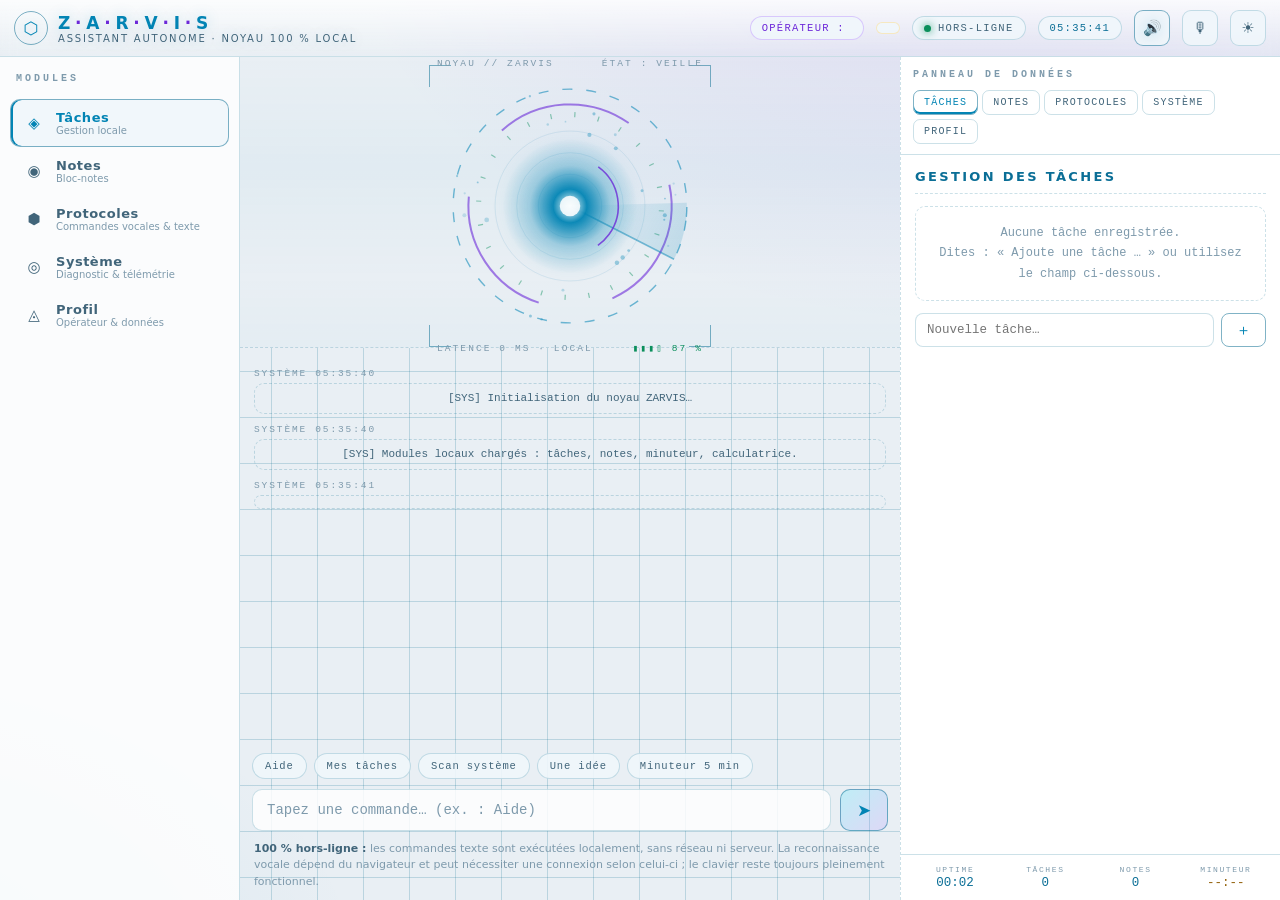
==== zarvis.html @ 7915db8e "feat: ZARVIS — assistant personnel autonome 100% hors-ligne (zarvis.html + ZARVIS.md) Interface HUD " ====
<!doctype html>
<html lang="fr" data-theme="dark">
<head>
<meta charset="utf-8">
<meta name="viewport" content="width=device-width, initial-scale=1">
<meta name="color-scheme" content="dark light">
<meta name="theme-color" content="#03060a">
<meta name="description" content="ZARVIS — assistant personnel autonome 100 % hors-ligne, inspiré des interfaces de science-fiction. Aucun serveur, aucune clé API, aucune donnée envoyée.">
<!-- Favicon embarquée en data-URI SVG : aucune ressource réseau -->
<link rel="icon" href="data:image/svg+xml,%3Csvg xmlns='http://www.w3.org/2000/svg' viewBox='0 0 64 64'%3E%3Ccircle cx='32' cy='32' r='28' fill='%2303060a'/%3E%3Ccircle cx='32' cy='32' r='26' fill='none' stroke='%2300e5ff' stroke-width='2' stroke-dasharray='6 4'/%3E%3Ccircle cx='32' cy='32' r='12' fill='%2300e5ff' opacity='.85'/%3E%3Ccircle cx='32' cy='32' r='6' fill='%23e6fbff'/%3E%3C/svg%3E">
<title>ZARVIS — Assistant personnel autonome</title>
<style>
/* ==========================================================================
   ZARVIS — Interface HUD futuriste
   Monofichier : CSS + JS embarqués. Aucune dépendance, aucun appel réseau.
   Deux thèmes (sombre / clair) pilotés par l'attribut [data-theme].
   ========================================================================== */

/* ---------- Variables de thème ---------- */
:root{
  --font-ui: "Segoe UI", system-ui, -apple-system, Roboto, "Helvetica Neue", Arial, sans-serif;
  --font-mono: ui-monospace, "Cascadia Mono", "JetBrains Mono", Consolas, "Courier New", monospace;
  --radius: 10px;
  --speed: .35s;
}
[data-theme="dark"]{
  --bg: #03060a;
  --bg-2: #050b13;
  --panel: rgba(9, 18, 28, .78);
  --panel-solid: #08111c;
  --panel-2: rgba(13, 26, 40, .65);
  --line: rgba(0, 229, 255, .18);
  --line-strong: rgba(0, 229, 255, .45);
  --cyan: #00e5ff;
  --cyan-soft: #7deeff;
  --violet: #a970ff;
  --green: #3dffa0;
  --amber: #ffd166;
  --danger: #ff5c7a;
  --text: #d8eef8;
  --muted: #7fa6b8;
  --faint: #42626f;
  --glow: 0 0 18px rgba(0, 229, 255, .35);
  --scan: rgba(0, 229, 255, .05);
  --user-bubble: rgba(0, 229, 255, .09);
  --zarvis-bubble: rgba(169, 112, 255, .10);
  color-scheme: dark;
}
[data-theme="light"]{
  --bg: #e9eff4;
  --bg-2: #dfe8ee;
  --panel: rgba(255, 255, 255, .82);
  --panel-solid: #ffffff;
  --panel-2: rgba(240, 247, 251, .9);
  --line: rgba(2, 105, 141, .20);
  --line-strong: rgba(2, 105, 141, .5);
  --cyan: #0284b4;
  --cyan-soft: #0a6e96;
  --violet: #6d28d9;
  --green: #0a8f5b;
  --amber: #92610a;
  --danger: #c22347;
  --text: #0c2230;
  --muted: #41657a;
  --faint: #7e9aac;
  --glow: 0 0 14px rgba(2, 132, 180, .25);
  --scan: rgba(2, 132, 180, .05);
  --user-bubble: rgba(2, 132, 180, .10);
  --zarvis-bubble: rgba(109, 40, 217, .08);
  color-scheme: light;
}

/* ---------- Base ---------- */
*,*::before,*::after{ box-sizing: border-box }
html,body{ height: 100% }
body{
  margin: 0;
  font-family: var(--font-ui);
  font-size: 15px;
  color: var(--text);
  background:
    radial-gradient(1100px 700px at 78% -10%, rgba(169,112,255,.14), transparent 60%),
    radial-gradient(900px 620px at -10% 110%, rgba(0,229,255,.10), transparent 55%),
    radial-gradient(700px 500px at 50% 50%, rgba(61,255,160,.05), transparent 60%),
    var(--bg);
  overflow: hidden;
}
[data-theme="light"] body{
  background:
    radial-gradient(1100px 700px at 78% -10%, rgba(109,40,217,.10), transparent 60%),
    radial-gradient(900px 620px at -10% 110%, rgba(2,132,180,.10), transparent 55%),
    var(--bg);
}
::selection{ background: var(--cyan); color: #031018 }

/* Lien d'évitement pour l'accessibilité clavier */
.skip{
  position: fixed; top: -60px; left: 12px; z-index: 200;
  background: var(--cyan); color: #031018; font-weight: 700;
  padding: 10px 16px; border-radius: 0 0 8px 8px; text-decoration: none;
  transition: top .2s;
}
.skip:focus{ top: 0 }

.vhidden{
  position: absolute !important; width: 1px; height: 1px;
  margin: -1px; padding: 0; overflow: hidden;
  clip: rect(0 0 0 0); white-space: nowrap; border: 0;
}

button{ font: inherit; color: inherit; }
:focus-visible{
  outline: 2px solid var(--cyan);
  outline-offset: 2px;
  border-radius: 4px;
}

/* ---------- Structure générale ---------- */
.app{ display: flex; flex-direction: column; height: 100dvh }
.layout{
  flex: 1; min-height: 0;
  display: grid; grid-template-columns: 1fr;
}

/* ---------- Barre supérieure ---------- */
.topbar{
  display: flex; align-items: center; gap: 12px;
  padding: 10px 14px;
  border-bottom: 1px solid var(--line);
  background: linear-gradient(180deg, var(--panel), transparent);
  backdrop-filter: blur(8px);
  z-index: 30;
}
.brand{ display: flex; align-items: center; gap: 10px; min-width: 0 }
.brand-mark{
  width: 34px; height: 34px; flex: none;
  border: 1px solid var(--line-strong); border-radius: 50%;
  display: grid; place-items: center;
  color: var(--cyan); font-size: 17px; text-shadow: var(--glow);
  animation: markSpin 14s linear infinite;
}
@keyframes markSpin{ to{ transform: rotate(360deg) } }
.brand h1{
  margin: 0; font-size: 17px; letter-spacing: .28em;
  color: var(--cyan); text-shadow: var(--glow); white-space: nowrap;
}
.brand h1 .z{ color: var(--violet) }
.brand-sub{
  display: block; font-size: 10px; letter-spacing: .18em;
  color: var(--muted); text-transform: uppercase; font-weight: 400;
}
.topbar .spacer{ flex: 1 }
.chip{
  display: inline-flex; align-items: center; gap: 7px;
  font-family: var(--font-mono); font-size: 10.5px;
  letter-spacing: .12em; text-transform: uppercase;
  color: var(--muted);
  border: 1px solid var(--line); border-radius: 999px;
  padding: 5px 11px; background: var(--panel-2);
  white-space: nowrap;
}
.chip .dot{
  width: 7px; height: 7px; border-radius: 50%;
  background: var(--green); box-shadow: 0 0 8px var(--green);
  animation: pulse 2.2s ease-in-out infinite;
}
@keyframes pulse{ 50%{ opacity: .35 } }
.chip.clock{ color: var(--cyan-soft); min-width: 76px; justify-content: center }
.chip.operator{ color: var(--violet); border-color: rgba(169,112,255,.35) }
.chip.timer{
  color: var(--amber); border-color: rgba(255,209,102,.4);
  cursor: pointer;
}
.chip.timer strong{ font-size: 12px }
.iconbtn{
  display: inline-grid; place-items: center;
  width: 36px; height: 36px; flex: none;
  border: 1px solid var(--line); border-radius: 9px;
  background: var(--panel-2); color: var(--muted);
  font-size: 15px; cursor: pointer; transition: var(--speed);
}
.iconbtn:hover{ color: var(--cyan); border-color: var(--line-strong); box-shadow: var(--glow) }
.iconbtn[aria-pressed="true"]{ color: var(--cyan); border-color: var(--line-strong); text-shadow: var(--glow) }
.iconbtn[disabled]{ opacity: .38; cursor: not-allowed; box-shadow: none }
.iconbtn.recording{ color: var(--danger); border-color: var(--danger); animation: pulse 1s ease-in-out infinite }

/* ---------- Colonne centrale ---------- */
.center{
  display: flex; flex-direction: column; min-height: 0; min-width: 0;
}
.core-zone{
  position: relative; flex: none;
  padding: 14px 10px 6px;
  border-bottom: 1px dashed var(--line);
}
.core-stage{
  position: relative;
  width: clamp(190px, 30vh, 380px);
  aspect-ratio: 1; margin-inline: auto;
}
.core-stage canvas{ position: absolute; inset: 0; width: 100%; height: 100% }
/* Lueur de secours visible même si le canvas est indisponible */
.core-fallback{
  position: absolute; inset: 18%;
  border-radius: 50%;
  background: radial-gradient(circle, var(--cyan) 0%, transparent 62%);
  opacity: .18; filter: blur(6px);
}
/* Coins façon cadre HUD */
.hud-corners{ position: absolute; inset: -6px; pointer-events: none }
.hud-corners i{
  position: absolute; width: 22px; height: 22px;
  border: 1.5px solid var(--line-strong);
}
.hud-corners i:nth-child(1){ top: 0; left: 0; border-right: 0; border-bottom: 0 }
.hud-corners i:nth-child(2){ top: 0; right: 0; border-left: 0; border-bottom: 0 }
.hud-corners i:nth-child(3){ bottom: 0; left: 0; border-right: 0; border-top: 0 }
.hud-corners i:nth-child(4){ bottom: 0; right: 0; border-left: 0; border-top: 0 }
.core-label{
  position: absolute;
  font-family: var(--font-mono); font-size: 9.5px;
  letter-spacing: .22em; text-transform: uppercase; color: var(--faint);
}
.core-label.tl{ top: -13px; left: 2px }
.core-label.tr{ top: -13px; right: 2px }
.core-label.bl{ bottom: -13px; left: 2px }
.core-label.br{ bottom: -13px; right: 2px; color: var(--green) }
/* Balayage lumineux discret sur la zone du noyau */
.core-zone::after{
  content: ""; position: absolute; inset: 0; pointer-events: none;
  background: linear-gradient(transparent 0%, var(--scan) 50%, transparent 100%);
  background-size: 100% 220px;
  animation: scanMove 9s linear infinite;
  opacity: .7;
}
@keyframes scanMove{ from{ background-position: 0 -220px } to{ background-position: 0 120% } }

/* ---------- Console de conversation ---------- */
.console-zone{
  flex: 1; min-height: 0;
  display: flex; flex-direction: column;
  background-image:
    linear-gradient(var(--line) 1px, transparent 1px),
    linear-gradient(90deg, var(--line) 1px, transparent 1px);
  background-size: 46px 46px;
  background-position: center;
}
.console{
  flex: 1; min-height: 0;
  overflow-y: auto;
  padding: 16px 14px 8px;
  scrollbar-width: thin; scrollbar-color: var(--line-strong) transparent;
}
.msg{ max-width: min(560px, 88%); margin: 0 0 13px }
.msg-head{
  display: flex; align-items: baseline; gap: 8px;
  font-family: var(--font-mono); font-size: 9.5px;
  letter-spacing: .2em; text-transform: uppercase; color: var(--faint);
  margin-bottom: 4px;
}
.msg-zarvis .msg-head .a{ color: var(--violet) }
.msg-user .msg-head .a{ color: var(--cyan) }
.msg-body{
  border: 1px solid var(--line);
  border-radius: var(--radius);
  padding: 10px 13px;
  line-height: 1.55;
  white-space: pre-wrap;
  overflow-wrap: anywhere;
}
.msg-user{ margin-left: auto }
.msg-user .msg-head{ justify-content: flex-end }
.msg-user .msg-body{
  background: var(--user-bubble);
  border-color: rgba(0,229,255,.35);
  border-top-right-radius: 3px;
}
.msg-zarvis .msg-body{
  background: var(--zarvis-bubble);
  border-color: rgba(169,112,255,.30);
  border-top-left-radius: 3px;
  box-shadow: inset 2px 0 0 var(--violet);
}
.msg-sys{ max-width: 100%; margin: 4px 0 10px; text-align: center }
.msg-sys .msg-body{
  background: none; border-style: dashed;
  font-family: var(--font-mono); font-size: 11px;
  color: var(--muted); padding: 6px 12px;
}
.msg-body ol,.msg-body ul{ margin: 6px 0 2px; padding-left: 22px }
.msg-body li{ margin: 3px 0 }
.msg-body li.done{ text-decoration: line-through; opacity: .6 }
.kbd{
  font-family: var(--font-mono); font-size: .92em;
  border: 1px solid var(--line-strong); border-radius: 4px;
  padding: 0 5px; color: var(--cyan-soft);
}
.sysscan{ font-family: var(--font-mono); font-size: 12px }
.sysscan .ok{ color: var(--green) }
.sysscan .ko{ color: var(--danger) }
.sysscan .ln{ opacity: 0; animation: lnIn .25s forwards }
@keyframes lnIn{ to{ opacity: 1 } }

/* ---------- Zone de saisie ---------- */
.quickbar{
  display: flex; gap: 7px; padding: 9px 12px 0;
  overflow-x: auto; scrollbar-width: none;
}
.quickbar button{
  flex: none;
  font-family: var(--font-mono); font-size: 10.5px; letter-spacing: .08em;
  color: var(--muted); background: var(--panel-2);
  border: 1px solid var(--line); border-radius: 999px;
  padding: 6px 12px; cursor: pointer; transition: var(--speed);
}
.quickbar button:hover{ color: var(--cyan); border-color: var(--line-strong) }
.cmdform{
  display: flex; gap: 9px; padding: 10px 12px 6px;
}
.cmdform input{
  flex: 1; min-width: 0;
  font-family: var(--font-mono); font-size: 14px;
  color: var(--text);
  background: var(--panel);
  border: 1px solid var(--line);
  border-radius: var(--radius);
  padding: 12px 14px;
}
.cmdform input::placeholder{ color: var(--faint) }
.cmdform input:focus{
  outline: none; border-color: var(--line-strong); box-shadow: var(--glow);
}
.sendbtn{
  flex: none; width: 48px;
  border: 1px solid var(--line-strong); border-radius: var(--radius);
  background: linear-gradient(135deg, rgba(0,229,255,.18), rgba(169,112,255,.18));
  color: var(--cyan); font-size: 17px; cursor: pointer; transition: var(--speed);
}
.sendbtn:hover{ box-shadow: var(--glow); text-shadow: var(--glow) }
.offnote{
  margin: 0; padding: 4px 14px 10px;
  font-size: 11px; color: var(--faint); line-height: 1.5;
}
.offnote b{ color: var(--muted); font-weight: 600 }

/* ---------- Sidebar modules ---------- */
.sidebar{
  display: none;
  flex-direction: column; gap: 5px;
  padding: 14px 10px;
  border-right: 1px solid var(--line);
  background: var(--panel);
  overflow-y: auto;
}
.sidebar h2, .deck h2{
  margin: 2px 6px 10px;
  font-family: var(--font-mono); font-size: 10px;
  letter-spacing: .3em; text-transform: uppercase; color: var(--faint);
}
.modbtn{
  display: flex; align-items: center; gap: 11px;
  width: 100%; text-align: left;
  padding: 10px 12px;
  border: 1px solid transparent; border-radius: var(--radius);
  background: none; cursor: pointer;
  color: var(--muted); transition: var(--speed);
}
.modbtn:hover{ background: var(--panel-2); color: var(--text) }
.modbtn[aria-current="true"]{
  background: var(--panel-2); color: var(--cyan);
  border-color: var(--line-strong); box-shadow: inset 2px 0 0 var(--cyan);
}
.modbtn .ico{ width: 22px; text-align: center; font-size: 15px }
.modbtn .lbl{ flex: 1; min-width: 0 }
.modbtn .lbl b{ display: block; font-size: 13px; font-weight: 600; letter-spacing: .04em }
.modbtn .lbl small{ display: block; font-size: 10px; color: var(--faint) }
.badge{
  font-family: var(--font-mono); font-size: 10px;
  border: 1px solid var(--line-strong); border-radius: 999px;
  color: var(--cyan); padding: 1px 8px; min-width: 26px; text-align: center;
}
.badge[hidden]{ display: none }

/* ---------- Panneau de données (droite / tiroir mobile) ---------- */
.scrim{
  position: fixed; inset: 0; z-index: 50;
  background: rgba(2, 6, 10, .55); backdrop-filter: blur(2px);
  opacity: 0; pointer-events: none; transition: opacity .3s;
}
.scrim.show{ opacity: 1; pointer-events: auto }
.deck{
  position: fixed; top: 0; right: 0; bottom: 0; z-index: 60;
  width: min(430px, 94vw);
  display: flex; flex-direction: column;
  background: var(--panel-solid);
  border-left: 1px solid var(--line);
  box-shadow: -18px 0 50px rgba(0,0,0,.45);
  transform: translateX(104%);
  visibility: hidden;
  transition: transform var(--speed), visibility var(--speed);
}
.deck.open{ transform: none; visibility: visible }
.deck-head{
  display: flex; align-items: center; gap: 8px;
  padding: 12px 12px 0;
}
.deck-head h2{ flex: 1; margin: 0 }
.deck-close{ display: inline-grid }
.tabs{
  display: flex; gap: 4px; flex-wrap: wrap;
  padding: 10px 12px;
  border-bottom: 1px solid var(--line);
}
.tabs [role="tab"]{
  font-family: var(--font-mono); font-size: 10px;
  letter-spacing: .12em; text-transform: uppercase;
  color: var(--muted); background: none;
  border: 1px solid var(--line); border-radius: 7px;
  padding: 6px 10px; cursor: pointer; transition: var(--speed);
}
.tabs [role="tab"][aria-selected="true"]{
  color: var(--cyan); border-color: var(--line-strong);
  box-shadow: inset 0 -2px 0 var(--cyan);
}
.deck-body{ flex: 1; min-height: 0; overflow-y: auto; padding: 14px }
.view h3{
  margin: 0 0 12px; font-size: 13px; letter-spacing: .18em;
  text-transform: uppercase; color: var(--cyan-soft);
  border-bottom: 1px dashed var(--line); padding-bottom: 9px;
}
.view .empty{
  font-family: var(--font-mono); font-size: 12px; color: var(--faint);
  border: 1px dashed var(--line); border-radius: var(--radius);
  padding: 16px; text-align: center; line-height: 1.7;
}
.item{
  display: flex; align-items: center; gap: 9px;
  border: 1px solid var(--line); border-radius: var(--radius);
  background: var(--panel-2);
  padding: 9px 11px; margin-bottom: 8px;
  animation: lnIn .3s;
}
.item .txt{ flex: 1; min-width: 0; line-height: 1.45; overflow-wrap: anywhere }
.item .txt small{ display: block; font-family: var(--font-mono); font-size: 9.5px; color: var(--faint); letter-spacing: .08em }
.item.done .txt{ text-decoration: line-through; opacity: .55 }
.minibtn{
  flex: none; width: 30px; height: 30px;
  display: inline-grid; place-items: center;
  border: 1px solid var(--line); border-radius: 8px;
  background: none; color: var(--muted); cursor: pointer; transition: var(--speed);
}
.minibtn:hover{ color: var(--green); border-color: var(--green) }
.minibtn.del:hover{ color: var(--danger); border-color: var(--danger) }
.inlineform{ display: flex; gap: 7px; margin-top: 12px }
.inlineform input{
  flex: 1; min-width: 0;
  font-family: var(--font-mono); font-size: 12.5px;
  color: var(--text); background: var(--panel);
  border: 1px solid var(--line); border-radius: 8px; padding: 9px 11px;
}
.inlineform input:focus{ outline: none; border-color: var(--line-strong) }
.inlineform button{
  border: 1px solid var(--line-strong); border-radius: 8px;
  background: none; color: var(--cyan); padding: 0 14px; cursor: pointer;
}
.statgrid{
  display: grid; grid-template-columns: 1fr 1fr; gap: 8px; margin-bottom: 14px;
}
.stat{
  border: 1px solid var(--line); border-radius: var(--radius);
  background: var(--panel-2); padding: 10px 12px;
}
.stat .k{
  font-family: var(--font-mono); font-size: 9px;
  letter-spacing: .22em; text-transform: uppercase; color: var(--faint);
}
.stat .v{
  font-family: var(--font-mono); font-size: 15px; color: var(--cyan-soft);
  margin-top: 4px; overflow-wrap: anywhere;
}
.feat{
  width: 100%; border-collapse: collapse;
  font-size: 12.5px; margin-bottom: 14px;
}
.feat td{
  border-bottom: 1px dashed var(--line); padding: 7px 4px;
}
.feat td:last-child{ text-align: right; font-family: var(--font-mono); font-size: 11.5px }
.feat .ok{ color: var(--green) }
.feat .ko{ color: var(--muted) }
.telemetry{ margin-top: 4px }
.telemetry .row{ margin-bottom: 11px }
.telemetry .row span{
  display: flex; justify-content: space-between;
  font-family: var(--font-mono); font-size: 9.5px;
  letter-spacing: .18em; text-transform: uppercase; color: var(--faint);
  margin-bottom: 4px;
}
.telemetry .bar{
  height: 5px; border-radius: 3px; overflow: hidden;
  background: var(--panel-2); border: 1px solid var(--line);
}
.telemetry .bar i{
  display: block; height: 100%; width: 40%;
  background: linear-gradient(90deg, var(--cyan), var(--violet));
  animation: telem 4.5s ease-in-out infinite alternate;
}
.telemetry .row:nth-child(2) .bar i{ animation-duration: 6s; animation-delay: -2s }
.telemetry .row:nth-child(3) .bar i{ animation-duration: 5.2s; animation-delay: -4s }
@keyframes telem{ from{ width: 18% } to{ width: 86% } }
.proto-group{ margin-bottom: 15px }
.proto-group h4{
  margin: 0 0 7px; font-family: var(--font-mono); font-size: 9.5px;
  letter-spacing: .24em; text-transform: uppercase; color: var(--violet);
}
.proto-list{ display: flex; flex-wrap: wrap; gap: 6px }
.proto-list button{
  font-family: var(--font-mono); font-size: 11px;
  color: var(--text); background: var(--panel-2);
  border: 1px solid var(--line); border-radius: 999px;
  padding: 6px 11px; cursor: pointer; transition: var(--speed);
}
.proto-list button:hover{ color: var(--cyan); border-color: var(--line-strong) }
.deck-foot{
  border-top: 1px solid var(--line);
  padding: 10px 12px;
  display: grid; grid-template-columns: repeat(4, 1fr); gap: 6px;
}
.deck-foot .mini{ text-align: center }
.deck-foot .mini .k{
  font-family: var(--font-mono); font-size: 8px;
  letter-spacing: .2em; color: var(--faint); text-transform: uppercase;
}
.deck-foot .mini .v{
  font-family: var(--font-mono); font-size: 12.5px; color: var(--cyan-soft); margin-top: 2px;
}
.deck-foot .mini .v.warn{ color: var(--amber) }
.profile-actions{ display: flex; gap: 8px; flex-wrap: wrap; margin-top: 14px }
.profile-actions button{
  font-family: var(--font-mono); font-size: 11px; letter-spacing: .06em;
  color: var(--muted); background: var(--panel-2);
  border: 1px solid var(--line); border-radius: 8px;
  padding: 9px 13px; cursor: pointer;
}
.profile-actions button:hover{ color: var(--cyan); border-color: var(--line-strong) }
.profile-actions button.danger:hover{ color: var(--danger); border-color: var(--danger) }
.scanbtn{
  width: 100%; margin-bottom: 14px;
  font-family: var(--font-mono); font-size: 11.5px; letter-spacing: .2em;
  text-transform: uppercase;
  color: var(--cyan); background: linear-gradient(135deg, rgba(0,229,255,.10), rgba(169,112,255,.10));
  border: 1px solid var(--line-strong); border-radius: var(--radius);
  padding: 11px; cursor: pointer; transition: var(--speed);
}
.scanbtn:hover{ box-shadow: var(--glow) }

/* ---------- Barre de modules mobile ---------- */
.bottombar{
  display: flex; z-index: 40;
  border-top: 1px solid var(--line);
  background: var(--panel-solid);
  padding: 5px 5px calc(5px + env(safe-area-inset-bottom, 0));
}
.bottombar button{
  flex: 1; display: grid; justify-items: center; gap: 2px;
  padding: 6px 2px;
  background: none; border: 0; border-radius: 8px;
  color: var(--muted); cursor: pointer;
  font-size: 10px; letter-spacing: .05em;
}
.bottombar button .ico{ font-size: 16px }
.bottombar button[aria-current="true"]{ color: var(--cyan); text-shadow: var(--glow) }

/* ---------- Grands écrans ---------- */
@media (min-width: 1024px){
  .layout{ grid-template-columns: 240px 1fr }
  .sidebar{ display: flex }
  .bottombar, .btn-panel-mobile{ display: none }
}
@media (min-width: 1280px){
  .layout{ grid-template-columns: 240px 1fr 380px }
  .deck{
    position: static; width: auto; z-index: 10;
    transform: none; visibility: visible;
    box-shadow: none; border-left-style: dashed;
  }
  .deck-close, .btn-panel-mobile{ display: none }
  .scrim{ display: none }
}

/* ---------- Mouvement réduit : on fige toutes les animations décoratives ---------- */
@media (prefers-reduced-motion: reduce){
  *,*::before,*::after{
    animation-duration: .01ms !important;
    animation-iteration-count: 1 !important;
    transition-duration: .01ms !important;
  }
  .core-zone::after{ animation: none; opacity: .3; background: none }
}
</style>
</head>
<body>
<a class="skip" href="#saisie">Aller directement à la saisie de commande</a>

<div class="app">

  <!-- ======================= BARRE SUPÉRIEURE ======================= -->
  <header class="topbar">
    <div class="brand">
      <span class="brand-mark" aria-hidden="true">⬡</span>
      <h1>Z<span class="z">·</span>A<span class="z">·</span>R<span class="z">·</span>V<span class="z">·</span>I<span class="z">·</span>S
        <span class="brand-sub">Assistant autonome · noyau 100 % local</span>
      </h1>
    </div>
    <span class="spacer"></span>
    <span class="chip operator" id="chipOperator" hidden>Opérateur : <b id="chipOperatorName"></b></span>
    <button class="chip timer" id="chipTimer" hidden type="button"
            aria-label="Minuteur en cours. Activer pour annuler."></button>
    <span class="chip"><span class="dot" aria-hidden="true"></span>Hors-ligne</span>
    <time class="chip clock" id="chipClock" aria-label="Horloge système">--:--:--</time>
    <button class="iconbtn" id="btnVoice" type="button" aria-pressed="true"
            aria-label="Synthèse vocale : activée" title="Synthèse vocale (Silence / Active la voix)">🔊</button>
    <button class="iconbtn" id="btnMic" type="button" aria-pressed="false"
            aria-label="Dictée vocale" title="Dictée vocale">🎙</button>
    <button class="iconbtn" id="btnTheme" type="button"
            aria-label="Basculer entre le thème sombre et le thème clair">☾</button>
    <button class="iconbtn btn-panel-mobile" id="btnPanel" type="button" aria-expanded="false"
            aria-controls="deck" aria-label="Ouvrir le panneau des modules">◧</button>
  </header>

  <div class="layout">

    <!-- ======================= SIDEBAR MODULES ======================= -->
    <nav class="sidebar" aria-label="Modules ZARVIS">
      <h2>Modules</h2>
      <div id="sideModules"><!-- boutons de modules générés par JS --></div>
    </nav>

    <!-- ======================= COLONNE CENTRALE ======================= -->
    <main class="center">
      <section class="core-zone" aria-label="Noyau visuel de ZARVIS">
        <div class="core-stage">
          <div class="core-fallback" aria-hidden="true"></div>
          <canvas id="core" aria-hidden="true"></canvas>
          <p class="vhidden">Animation décorative : noyau lumineux entouré d'anneaux rotatifs et d'un balayage radar.</p>
          <div class="hud-corners" aria-hidden="true"><i></i><i></i><i></i><i></i></div>
          <span class="core-label tl" aria-hidden="true">Noyau // ZARVIS</span>
          <span class="core-label tr" aria-hidden="true" id="coreState">État : veille</span>
          <span class="core-label bl" aria-hidden="true">Latence 0 ms · local</span>
          <span class="core-label br" aria-hidden="true">▮▮▮▯ 87 %</span>
        </div>
      </section>

      <div class="console-zone">
        <h2 class="vhidden">Console de conversation</h2>
        <div class="console" id="console" role="log" aria-live="polite" aria-relevant="additions"
             aria-label="Historique de la conversation"></div>

        <div class="quickbar" id="quickbar" aria-label="Commandes rapides"></div>

        <form class="cmdform" id="cmdform" autocomplete="off">
          <label class="vhidden" for="saisie">Tapez une commande pour ZARVIS</label>
          <input id="saisie" name="saisie" type="text" maxlength="300" enterkeyhint="send"
                 placeholder="Tapez une commande… (ex. : Aide)" spellcheck="false">
          <button class="sendbtn" type="submit" aria-label="Envoyer la commande">➤</button>
        </form>
        <p class="offnote" id="offnote">
          <b>100 % hors-ligne :</b> les commandes texte sont exécutées localement, sans réseau ni serveur.
          La reconnaissance vocale dépend du navigateur et peut nécessiter une connexion selon celui-ci ;
          le clavier reste toujours pleinement fonctionnel.
        </p>
      </div>
    </main>

    <!-- ======================= PANNEAU DE DONNÉES ======================= -->
    <aside class="deck" id="deck" aria-label="Panneau des modules et état du système">
      <div class="deck-head">
        <h2>Panneau de données</h2>
        <button class="iconbtn deck-close" id="deckClose" type="button" aria-label="Fermer le panneau">✕</button>
      </div>

      <div class="tabs" role="tablist" aria-label="Modules" id="tabs"></div>

      <div class="deck-body">
        <section class="view" id="view-tasks" role="tabpanel" aria-labelledby="tab-tasks">
          <h3>Gestion des tâches</h3>
          <div id="taskList"></div>
          <form class="inlineform" id="taskForm">
            <label class="vhidden" for="taskInput">Nouvelle tâche</label>
            <input id="taskInput" type="text" maxlength="120" placeholder="Nouvelle tâche…">
            <button type="submit" aria-label="Ajouter la tâche">＋</button>
          </form>
        </section>

        <section class="view" id="view-notes" role="tabpanel" aria-labelledby="tab-notes" hidden>
          <h3>Bloc-notes local</h3>
          <div id="noteList"></div>
          <form class="inlineform" id="noteForm">
            <label class="vhidden" for="noteInput">Nouvelle note</label>
            <input id="noteInput" type="text" maxlength="200" placeholder="Nouvelle note…">
            <button type="submit" aria-label="Ajouter la note">＋</button>
          </form>
        </section>

        <section class="view" id="view-protocols" role="tabpanel" aria-labelledby="tab-protocols" hidden>
          <h3>Protocoles de commande</h3>
          <p style="font-size:11.5px;color:var(--muted);margin:0 0 12px;line-height:1.6">
            Touchez un protocole pour le placer dans la console. Toutes les commandes
            s'exécutent localement, sans réseau.
          </p>
          <div id="protoList"></div>
        </section>

        <section class="view" id="view-system" role="tabpanel" aria-labelledby="tab-system" hidden>
          <h3>État du système</h3>
          <button class="scanbtn" id="scanBtn" type="button">◈ Lancer le scan système</button>
          <div class="statgrid" id="statGrid"></div>
          <table class="feat" id="featTable" aria-label="Capacités détectées"></table>
          <div class="telemetry" aria-hidden="true">
            <div class="row"><span>Flux noyau <em>simulé</em></span><span>Alpha</span></div>
            <div class="bar"><i></i></div>
            <div class="row"><span>Matrice neurale <em>simulé</em></span><span>Bêta</span></div>
            <div class="bar"><i></i></div>
            <div class="row"><span>Synchronisation <em>simulé</em></span><span>Gamma</span></div>
            <div class="bar"><i></i></div>
          </div>
        </section>

        <section class="view" id="view-profile" role="tabpanel" aria-labelledby="tab-profile" hidden>
          <h3>Profil opérateur</h3>
          <div class="statgrid">
            <div class="stat"><div class="k">Nom</div><div class="v" id="profName">—</div></div>
            <div class="stat"><div class="k">Voix</div><div class="v" id="profVoice">—</div></div>
          </div>
          <form class="inlineform" id="profForm" style="margin-top:0">
            <label class="vhidden" for="profInput">Votre nom d'opérateur</label>
            <input id="profInput" type="text" maxlength="40" placeholder="Votre nom…">
            <button type="submit" aria-label="Enregistrer le nom">✓</button>
          </form>
          <div class="profile-actions">
            <button type="button" id="btnExport">⭳ Exporter mes données (JSON)</button>
            <button type="button" id="btnReset" class="danger">⟲ Réinitialiser ZARVIS</button>
          </div>
          <p style="font-size:11px;color:var(--faint);margin-top:14px;line-height:1.6">
            Toutes les données sont stockées dans le <span class="kbd">localStorage</span> de ce
            navigateur, sur cet appareil uniquement. Rien n'est jamais transmis à un serveur.
          </p>
        </section>
      </div>

      <div class="deck-foot" aria-label="Télémétrie rapide">
        <div class="mini"><div class="k">Uptime</div><div class="v" id="ftUptime">00:00</div></div>
        <div class="mini"><div class="k">Tâches</div><div class="v" id="ftTasks">0</div></div>
        <div class="mini"><div class="k">Notes</div><div class="v" id="ftNotes">0</div></div>
        <div class="mini"><div class="k">Minuteur</div><div class="v warn" id="ftTimer">--:--</div></div>
      </div>
    </aside>
    <div class="scrim" id="scrim"></div>
  </div>

  <!-- ======================= NAV MODULES MOBILE ======================= -->
  <nav class="bottombar" id="bottombar" aria-label="Modules (mobile)"></nav>
</div>

<script>
"use strict";
/* ==============================================================================
   ZARVIS — Noyau logique (JavaScript embarqué)
   Aucun fetch, aucun XMLHttpRequest, aucune API distante, aucun eval().
   Toutes les données vivent dans localStorage (et l'historique en sessionStorage).
   ============================================================================== */

/*__PURE_START__*/
/* ---------- Bloc PUR : fonctions sans dépendance au DOM (testables) ---------- */

/* Normalisation légère d'une commande : espaces compactés, apostrophes unifiées,
   ponctuation finale retirée. La casse et les accents sont CONSERVÉS afin que les
   extractions (nom, tâche, note) gardent l'orthographe de l'utilisateur. */
function light(s){
  return String(s == null ? "" : s)
    .replace(/[’‘ʼ]/g, "'")
    .replace(/\s+/g, " ")
    .replace(/[?!.…;\s]+$/g, "")
    .trim();
}

/* Calculatrice sécurisée AUCUN eval() :
   analyseur à descente récursive (expression → terme → puissance → unaire → primaire).
   Accepte + - * / × ÷ ^ %, parenthèses, décimaux (point ou virgule). */
function calculate(expr){
  const s = String(expr)
    .replace(/×/g, "*").replace(/÷/g, "/")
    .replace(/,/g, ".").replace(/\s+/g, "");
  if (s === "" || !/^[-+0-9.()+*/^%]+$/.test(s)) throw new Error("Expression invalide");
  let i = 0;
  const eat = c => { if (s[i] === c){ i++; return true; } return false; };
  function parseExpr(){ let v = parseTerm();
    for(;;){ if (eat("+")) v += parseTerm(); else if (eat("-")) v -= parseTerm(); else return v; } }
  function parseTerm(){ let v = parsePow();
    for(;;){ if (eat("*")) v *= parsePow(); else if (eat("/")) v /= parsePow();
      else if (eat("%")) v %= parsePow(); else return v; } }
  function parsePow(){ let b = parseUnary();
    if (eat("^")) b = Math.pow(b, parsePow()); return b; }
  function parseUnary(){ if (eat("+")) return parseUnary();
    if (eat("-")) return -parseUnary(); return parsePrimary(); }
  function parsePrimary(){
    if (eat("(")){ const v = parseExpr();
      if (!eat(")")) throw new Error("Parenthèse fermante manquante"); return v; }
    const m = /^\d+(\.\d+)?/.exec(s.slice(i));
    if (!m) throw new Error("Nombre attendu");
    i += m[0].length;
    return parseFloat(m[0]);
  }
  const r = parseExpr();
  if (i !== s.length) throw new Error("Expression invalide");
  if (typeof r !== "number" || !isFinite(r) || isNaN(r)) throw new Error("Résultat non fini");
  return r;
}

/* Formate un nombre pour l'affichage français (sans bruit flottant). */
function fmtNum(n){
  const clean = Number.isInteger(n) ? n : parseFloat(n.toFixed(10));
  return clean.toLocaleString("fr-FR", { maximumFractionDigits: 10 });
}

/* Interprète une commande de type « Minuteur 5 minutes ».
   Retourne { ms, label } ou null si la durée est illisible. Durée plafonnée à 12 h. */
function parseTimerSpec(lc){
  const m = /^minuteur(?:\s+de)?\s+(\d+(?:[.,]\d+)?)\s*(h|heure?s?|hrs?|m|min(?:ute?s?)?|s|sec(?:onde?s?)?)?$/i.exec(lc);
  if (!m) return null;
  const val = parseFloat(m[1].replace(",", "."));
  if (!isFinite(val) || val <= 0) return null;
  const u = (m[2] || "min").toLowerCase();
  let ms, label;
  if (/^h/.test(u))      { ms = val * 3600000; label = val + " h"; }
  else if (/^s/.test(u)) { ms = val * 1000;    label = val + " s"; }
  else                   { ms = val * 60000;   label = val + " min"; }
  if (ms < 1000) ms = 1000;
  if (ms > 12 * 3600000){ ms = 12 * 3600000; label = "12 h (maximum)"; }
  return { ms: Math.round(ms), label };
}

/* Formatage mm:ss / hh:mm:ss pour le compte à rebours. */
function fmtClock(ms){
  const t = Math.max(0, Math.ceil(ms / 1000));
  const h = Math.floor(t / 3600), m = Math.floor((t % 3600) / 60), s = t % 60;
  const p = n => String(n).padStart(2, "0");
  return h > 0 ? `${p(h)}:${p(m)}:${p(s)}` : `${p(m)}:${p(s)}`;
}
/*__PURE_END__*/

/* ==============================================================================
   ÉTAT & PERSISTANCE LOCALE
   ============================================================================== */
const LS = {                      // clés localStorage (préfixe dédié à ZARVIS)
  TASKS: "zrv_tasks", NOTES: "zrv_notes", PROFILE: "zrv_profile",
  THEME: "zrv_theme", VOICE: "zrv_voice", TIMER: "zrv_timer", HIST: "zrv_history"
};
/* Accès défensif : localStorage/sessionStorage peuvent être bloqués (mode privé…). */
const store = {
  get(k, fb){ try{ const v = localStorage.getItem(k); return v ? JSON.parse(v) : fb; }catch(e){ return fb; } },
  set(k, v){ try{ localStorage.setItem(k, JSON.stringify(v)); }catch(e){} },
  del(k){ try{ localStorage.removeItem(k); }catch(e){} }
};
const sess = {
  get(k, fb){ try{ const v = sessionStorage.getItem(k); return v ? JSON.parse(v) : fb; }catch(e){ return fb; } },
  set(k, v){ try{ sessionStorage.setItem(k, JSON.stringify(v)); }catch(e){} }
};

const state = {
  tasks:   store.get(LS.TASKS, []),                 // {id, text, done, created}
  notes:   store.get(LS.NOTES, []),                 // {id, text, created}
  profile: store.get(LS.PROFILE, { name: null }),
  voice:   store.get(LS.VOICE, true),               // synthèse vocale activée ?
  timer:   store.get(LS.TIMER, null),               // { ends, label } | null
  history: sess.get(LS.HIST, []),                   // historique de la session
  bootAt:  Date.now(),
  lastCmds: [],                                     // rappel clavier (flèche haut)
  micOn:   false
};

const mqReduce = (window.matchMedia ? matchMedia("(prefers-reduced-motion: reduce)")
                                     : { matches:false, addEventListener(){}, addListener(){} });
const mqLight  = (window.matchMedia ? matchMedia("(prefers-color-scheme: light)")
                                     : { matches:false, addEventListener(){}, addListener(){} });

/* ==============================================================================
   RÉFÉRENCES DOM & PETITES FABRIQUES
   ============================================================================== */
const $ = id => document.getElementById(id);
const consoleEl = $("console"), inputEl = $("saisie");

/* Fabrique d'éléments SÛRE : le texte est toujours passé via textContent
   → aucune injection HTML possible, quoi que tape l'utilisateur. */
function el(tag, cls, text){
  const n = document.createElement(tag);
  if (cls) n.className = cls;
  if (text != null) n.textContent = text;
  return n;
}
function scrollConsole(){ consoleEl.scrollTop = consoleEl.scrollHeight; }
function heureCourante(){ return new Date().toLocaleTimeString("fr-FR"); }
function pick(arr){ return arr[Math.floor(Math.random() * arr.length)]; }

/* ==============================================================================
   SYNTHÈSE VOCALE (optionnelle) — le texte reste toujours fonctionnel
   ============================================================================== */
const ttsOK = typeof window.speechSynthesis !== "undefined" && typeof SpeechSynthesisUtterance !== "undefined";
let frVoice = null;
function refreshVoices(){
  if (!ttsOK) return;
  try{
    const vs = speechSynthesis.getVoices();
    frVoice = vs.find(v => /^fr/i.test(v.lang)) || vs.find(v => /fr/i.test(v.lang)) || null;
  }catch(e){}
}
if (ttsOK){ refreshVoices(); try{ speechSynthesis.onvoiceschanged = refreshVoices; }catch(e){} }

function speak(text){
  if (!ttsOK || !state.voice || !text) return;
  try{
    speechSynthesis.cancel();
    const u = new SpeechSynthesisUtterance(text.slice(0, 420));
    u.lang = "fr-FR"; if (frVoice) u.voice = frVoice;
    u.rate = 1.03; u.pitch = 1;
    speechSynthesis.speak(u);
  }catch(e){}
}
function stopSpeak(){ if (ttsOK){ try{ speechSynthesis.cancel(); }catch(e){} } }

/* ==============================================================================
   RECONNAISSANCE VOCALE (optionnelle, dépend du navigateur)
   ============================================================================== */
const SRClass = window.SpeechRecognition || window.webkitSpeechRecognition || null;
let rec = null;
function initMicButton(){
  const b = $("btnMic");
  if (!SRClass){
    b.disabled = true;
    b.title = "Reconnaissance vocale non prise en charge par ce navigateur — la saisie texte reste 100 % fonctionnelle.";
    b.setAttribute("aria-label", "Reconnaissance vocale indisponible dans ce navigateur");
    return;
  }
  b.title = "Dictée vocale (peut utiliser un service réseau selon le navigateur)";
  b.addEventListener("click", toggleMic);
}
function toggleMic(){
  const b = $("btnMic");
  if (state.micOn && rec){ try{ rec.stop(); }catch(e){} return; }
  try{
    rec = new SRClass();
    rec.lang = "fr-FR"; rec.interimResults = false; rec.continuous = false;
    state.micOn = true;
    b.classList.add("recording"); b.setAttribute("aria-pressed", "true");
    addMessage("sys", "🎙 Écoute en cours… parlez.", { store:false });
    rec.onresult = ev => {
      const t = ev.results && ev.results[0] && ev.results[0][0] ? ev.results[0][0].transcript : "";
      if (t){ inputEl.value = t; processCommand(t); }
    };
    rec.onerror = ev => {
      addMessage("sys", "Reconnaissance interrompue (" + (ev.error || "erreur inconnue") +
        "). Le clavier reste disponible.", { store:false });
    };
    rec.onend = () => {
      state.micOn = false;
      b.classList.remove("recording"); b.setAttribute("aria-pressed", "false");
    };
    rec.start();
  }catch(e){
    state.micOn = false;
    addMessage("sys", "Impossible de démarrer la reconnaissance vocale ici.", { store:false });
  }
}

/* ==============================================================================
   CONSOLE DE CONVERSATION
   SÉCURITÉ : tout contenu utilisateur transite par textContent (jamais innerHTML).
   Accessibilité : texte intégral dupliqué en .vhidden pour les lecteurs d'écran,
   la zone visible (effet machine à écrire) est aria-hidden.
   ============================================================================== */
const AUTHOR = { user: "Vous", zarvis: "ZARVIS", sys: "Système" };

function pushHistory(kind, text){
  state.history.push({ k: kind, t: text, ts: Date.now() });
  if (state.history.length > 100) state.history.shift();
  sess.set(LS.HIST, state.history);
}

function buildMsg(kind, ts){
  const item = el("article", "msg msg-" + kind);
  const head = el("header", "msg-head");
  head.append(el("span", "a", AUTHOR[kind] || kind));
  const time = el("time", null, new Date(ts || Date.now()).toLocaleTimeString("fr-FR"));
  time.dateTime = new Date(ts || Date.now()).toISOString();
  head.append(time);
  item.append(head);
  const body = el("div", "msg-body");
  item.append(body);
  return { item, body };
}

/* Effet « machine à écrire » sur le nœud visuel (désactivé si mouvement réduit). */
function typeInto(node, full){
  if (mqReduce.matches || full.length > 700){ node.textContent = full; return; }
  const slice = 220;                                  // vitesse d'apparition
  const chars = [...full];
  let i = 0;
  const step = Math.max(1, Math.round(chars.length / (slice / 24)));
  const it = setInterval(() => {
    i = Math.min(chars.length, i + step);
    node.textContent = chars.slice(0, i).join("");
    scrollConsole();
    if (i >= chars.length) clearInterval(it);
  }, 24);
}

function addMessage(kind, text, opts){
  const { speakText = null, store = true, ts = null, instant = false } = opts || {};
  const { item, body } = buildMsg(kind, ts);
  const sr = el("span", "vhidden", text); sr.setAttribute("aria-hidden", "false");
  const vis = el("span", null, null); vis.setAttribute("aria-hidden", "true");
  body.append(sr, vis);
  consoleEl.append(item);
  if (instant || mqReduce.matches) vis.textContent = text; else typeInto(vis, text);
  scrollConsole();
  if (kind === "zarvis" && speakText !== null) speak(speakText || text);
  if (store) pushHistory(kind, text);
  return body;
}
const say = (txt, o) => addMessage("zarvis", txt, o);

/* Message enrichi : construit uniquement avec des nœuds DOM sûrs. */
function addRichMessage(kind, buildFn, opts){
  const { speakText = null, summary = "", store = true, ts = null } = opts || {};
  const { item, body } = buildMsg(kind, ts);
  const sr = el("span", "vhidden", summary || "(message détaillé)");
  body.append(sr);
  const vis = el("div", null, null); vis.setAttribute("aria-hidden", "true");
  body.append(vis);
  buildFn(vis);
  consoleEl.append(item);
  scrollConsole();
  if (kind === "zarvis" && speakText !== null) speak(speakText || summary);
  if (store) pushHistory(kind, summary || "(message détaillé)");
  return vis;
}

/* ==============================================================================
   THÈME SOMBRE / CLAIR
   ============================================================================== */
function applyTheme(theme, announce){
  document.documentElement.dataset.theme = theme;
  store.set(LS.THEME, theme);
  const dark = theme === "dark";
  $("btnTheme").textContent = dark ? "☾" : "☀";
  $("btnTheme").setAttribute("aria-label",
    dark ? "Thème actuel : sombre. Activer le thème clair." : "Thème actuel : clair. Activer le thème sombre.");
  refreshPalette();
  if (announce) say(dark ? "Mode sombre activé. Interface calibrée pour la pénombre, opérateur."
                         : "Mode clair activé. Luminosité maximale, lisibilité optimale.", { speakText: null });
  state.currentTheme = theme;
}
function initTheme(){
  const saved = store.get(LS.THEME, null);
  applyTheme(saved || (mqLight.matches ? "light" : "dark"), false);
}

/* ==============================================================================
   MODULES : navigation, badges, bascule des vues
   ============================================================================== */
const MODULES = [
  { id: "tasks",     lbl: "Tâches",     ico: "◈", sub: "Gestion locale" },
  { id: "notes",     lbl: "Notes",      ico: "◉", sub: "Bloc-notes" },
  { id: "protocols", lbl: "Protocoles", ico: "⬢", sub: "Commandes vocales & texte" },
  { id: "system",    lbl: "Système",    ico: "◎", sub: "Diagnostic & télémétrie" },
  { id: "profile",   lbl: "Profil",     ico: "◬", sub: "Opérateur & données" }
];
let activeModule = "tasks";

function buildModuleNav(){
  const side = $("sideModules"), tabs = $("tabs"), bottom = $("bottombar");
  MODULES.forEach(m => {
    // Sidebar (desktop)
    const b = el("button", "modbtn"); b.type = "button"; b.dataset.mod = m.id;
    const i1 = el("span", "ico", m.ico); i1.setAttribute("aria-hidden", "true");
    const lb = el("span", "lbl"); lb.append(el("b", null, m.lbl), el("small", null, m.sub));
    const bd = el("span", "badge"); bd.id = "badge-" + m.id; bd.hidden = true;
    b.append(i1, lb, bd);
    b.addEventListener("click", () => selectModule(m.id, true));
    side.append(b);
    // Onglets du panneau
    const t = el("button", null, m.lbl); t.type = "button";
    t.id = "tab-" + m.id; t.setAttribute("role", "tab");
    t.setAttribute("aria-controls", "view-" + m.id);
    t.addEventListener("click", () => selectModule(m.id, true));
    tabs.append(t);
    // Barre inférieure (mobile)
    const bb = el("button"); bb.type = "button"; bb.dataset.mod = m.id;
    const i2 = el("span", "ico", m.ico); i2.setAttribute("aria-hidden", "true");
    bb.append(i2, el("span", null, m.lbl));
    bb.addEventListener("click", () => selectModule(m.id, true));
    bottom.append(bb);
  });
}

function isDesktopDeck(){ return window.innerWidth >= 1280; }

function selectModule(id, openDrawer){
  if (!MODULES.some(m => m.id === id)) return;
  activeModule = id;
  document.querySelectorAll(".modbtn, .bottombar button").forEach(b =>
    b.setAttribute("aria-current", String(b.dataset.mod === id)));
  document.querySelectorAll('.tabs [role="tab"]').forEach(t =>
    t.setAttribute("aria-selected", String(t.id === "tab-" + id)));
  MODULES.forEach(m => { $("view-" + m.id).hidden = (m.id !== id); });
  if (openDrawer && !isDesktopDeck()) openDeck(true);
  refreshBadges();
}

function openDeck(open){
  const deck = $("deck"), scrim = $("scrim"), btn = $("btnPanel");
  deck.classList.toggle("open", open);
  scrim.classList.toggle("show", open && !isDesktopDeck());
  btn.setAttribute("aria-expanded", String(open));
  if ("inert" in deck) deck.inert = !open && !isDesktopDeck();
  if (open) $("deckClose").focus({ preventScroll: true });
}
addEventListener("resize", () => { if (isDesktopDeck()) openDeck(true); });

/* ==============================================================================
   TÂCHES — ajout, affichage, validation, suppression (localStorage)
   ============================================================================== */
function saveTasks(){ store.set(LS.TASKS, state.tasks); refreshBadges(); }
function pendingTasks(){ return state.tasks.filter(t => !t.done).length; }

function renderTasks(){
  const box = $("taskList"); box.textContent = "";
  if (!state.tasks.length){
    const e = el("p", "empty", "Aucune tâche enregistrée.");
    e.append(el("br"), el("span", null, "Dites : « Ajoute une tâche … » ou utilisez le champ ci-dessous."));
    box.append(e); return;
  }
  state.tasks.forEach((t, idx) => {
    const row = el("div", "item" + (t.done ? " done" : ""));
    const chk = el("button", "minibtn", t.done ? "✓" : "○");
    chk.type = "button";
    chk.setAttribute("aria-label", (t.done ? "Tâche terminée : " : "Terminer la tâche : ") + t.text);
    chk.addEventListener("click", () => completeTask(idx + 1, false));
    const tx = el("span", "txt", t.text);
    tx.append(el("small", null, "n°" + (idx + 1) + " · " + new Date(t.created).toLocaleDateString("fr-FR")));
    const del = el("button", "minibtn del", "✕"); del.type = "button";
    del.setAttribute("aria-label", "Supprimer la tâche : " + t.text);
    del.addEventListener("click", () => {
      state.tasks.splice(idx, 1); saveTasks(); renderTasks(); renderCounters();
      addMessage("sys", "Tâche n°" + (idx + 1) + " supprimée.", { store:false });
    });
    row.append(chk, tx, del);
    box.append(row);
  });
}
function addTask(text){
  const t = { id: Date.now() + "-" + Math.random().toString(36).slice(2, 7),
              text, done: false, created: Date.now() };
  state.tasks.push(t); saveTasks(); renderTasks(); renderCounters();
  const n = state.tasks.length;
  say("Tâche enregistrée : « " + text + " » (n°" + n + "). " +
      pendingTasks() + " tâche(s) en cours.", { speakText: "Tâche enregistrée." });
}
function listTasks(){
  if (!state.tasks.length){
    say("Aucune tâche enregistrée pour l'instant. Ajoutez-en une : « Ajoute une tâche préparer le dossier ».");
    return;
  }
  addRichMessage("zarvis", c => {
    c.append(el("p", null, pendingTasks() + " en cours · " + state.tasks.length + " au total :"));
    const ol = el("ol");
    state.tasks.forEach(t => {
      const li = el("li", t.done ? "done" : null, t.text + (t.done ? " — terminée" : ""));
      ol.append(li);
    });
    c.append(ol);
    c.append(el("p", null, "Validez avec « Termine la tâche N »."));
  }, { summary: "Liste de " + state.tasks.length + " tâche(s), dont " + pendingTasks() + " en cours.",
       speakText: "Vous avez " + pendingTasks() + " tâche(s) en cours." });
}
function completeTask(n, announce){
  const t = state.tasks[n - 1];
  if (!t){ if (announce !== false) say("Je ne trouve pas la tâche n°" + n +
    ". Tapez « Mes tâches » pour voir la liste."); return; }
  if (t.done){ if (announce !== false) say("La tâche n°" + n + " est déjà terminée."); return; }
  t.done = true; saveTasks(); renderTasks(); renderCounters();
  if (announce !== false)
    say("Tâche n°" + n + " terminée : « " + t.text + " ». Bien joué" +
        (state.profile.name ? ", " + state.profile.name : "") + ".",
        { speakText: "Tâche terminée. Bien joué." });
  else addMessage("sys", "Tâche n°" + n + " terminée.", { store:false });
}

/* ==============================================================================
   NOTES — ajout, affichage, suppression (localStorage)
   ============================================================================== */
function saveNotes(){ store.set(LS.NOTES, state.notes); refreshBadges(); }

function renderNotes(){
  const box = $("noteList"); box.textContent = "";
  if (!state.notes.length){
    const e = el("p", "empty", "Aucune note enregistrée.");
    e.append(el("br"), el("span", null, "Dites : « Note : appeler maman » ou utilisez le champ ci-dessous."));
    box.append(e); return;
  }
  state.notes.forEach((n, idx) => {
    const row = el("div", "item");
    const tx = el("span", "txt", n.text);
    tx.append(el("small", null, "n°" + (idx + 1) + " · " +
      new Date(n.created).toLocaleString("fr-FR", { dateStyle: "short", timeStyle: "short" })));
    const del = el("button", "minibtn del", "✕"); del.type = "button";
    del.setAttribute("aria-label", "Supprimer la note : " + n.text);
    del.addEventListener("click", () => {
      state.notes.splice(idx, 1); saveNotes(); renderNotes(); renderCounters();
      addMessage("sys", "Note n°" + (idx + 1) + " supprimée.", { store:false });
    });
    row.append(tx, del);
    box.append(row);
  });
}
function addNote(text){
  state.notes.push({ id: Date.now() + "-" + Math.random().toString(36).slice(2, 7),
                     text, created: Date.now() });
  saveNotes(); renderNotes(); renderCounters();
  say("Note enregistrée : « " + text + " ». (" + state.notes.length + " note(s) au total)",
      { speakText: "Note enregistrée." });
}
function listNotes(){
  if (!state.notes.length){
    say("Aucune note pour l'instant. Dites : « Note : appeler maman ».");
    return;
  }
  addRichMessage("zarvis", c => {
    c.append(el("p", null, state.notes.length + " note(s) en mémoire locale :"));
    const ol = el("ol");
    state.notes.forEach(n => ol.append(el("li", null, n.text)));
    c.append(ol);
  }, { summary: "Liste de " + state.notes.length + " note(s).",
       speakText: state.notes.length + " note(s) affichée(s)." });
}

/* ==============================================================================
   MINUTEUR — compte à rebours visible, persistant pendant la session navigateur
   ============================================================================== */
let timerChipTimer = null;
function setTimer(ms, label){
  state.timer = { ends: Date.now() + ms, label };
  store.set(LS.TIMER, state.timer);
  updateTimerUI();
  say("Minuteur lancé : " + label + ". Je vous préviendrai à l'échéance.",
      { speakText: "Minuteur lancé pour " + label + "." });
}
function cancelTimer(fromUI){
  if (!state.timer){
    if (!fromUI) say("Aucun minuteur en cours.");
    return;
  }
  state.timer = null; store.del(LS.TIMER);
  updateTimerUI();
  if (!fromUI) say("Minuteur annulé. Le temps vous appartient à nouveau.");
  else addMessage("sys", "Minuteur annulé via l'interface.", { store:false });
}
function updateTimerUI(){
  const chip = $("chipTimer"), foot = $("ftTimer");
  if (!state.timer){
    chip.hidden = true; foot.textContent = "--:--";
    if (timerChipTimer){ clearInterval(timerChipTimer); timerChipTimer = null; }
    return;
  }
  const tick = () => {
    const left = state.timer ? state.timer.ends - Date.now() : 0;
    if (!state.timer || left <= 0){ onTimerEnd(); return; }
    const txt = fmtClock(left);
    chip.textContent = "";
    chip.append(el("span", null, "⏱"), el("strong", null, txt), document.createTextNode(" ✕"));
    foot.textContent = txt;
    chip.setAttribute("aria-label", "Minuteur en cours : " + txt + " restantes. Activer pour annuler.");
  };
  tick();
  if (timerChipTimer) clearInterval(timerChipTimer);
  timerChipTimer = setInterval(tick, 500);
}
function onTimerEnd(){
  const label = state.timer ? state.timer.label : "";
  state.timer = null; store.del(LS.TIMER);
  updateTimerUI();
  beep();
  addMessage("zarvis", "⏱ MINUTEUR TERMINÉ — " + label +
    " écoulées. Pensez à la suite, opérateur.", { speakText: "Minuteur terminé." });
  setCoreState("État : alerte"); setTimeout(() => setCoreState("État : veille"), 4000);
}
/* Petit bip généré par WebAudio (aucune ressource externe). */
let audioCtx = null;
function beep(){
  try{
    const AC = window.AudioContext || window.webkitAudioContext;
    if (!AC) return;
    audioCtx = audioCtx || new AC();
    if (audioCtx.state === "suspended") audioCtx.resume();
    const now = audioCtx.currentTime;
    [880, 660, 880].forEach((f, i) => {
      const o = audioCtx.createOscillator(), g = audioCtx.createGain();
      o.type = "sine"; o.frequency.value = f;
      g.gain.setValueAtTime(0.0001, now + i * 0.22);
      g.gain.exponentialRampToValueAtTime(0.18, now + i * 0.22 + 0.02);
      g.gain.exponentialRampToValueAtTime(0.0001, now + i * 0.22 + 0.2);
      o.connect(g).connect(audioCtx.destination);
      o.start(now + i * 0.22); o.stop(now + i * 0.22 + 0.22);
    });
  }catch(e){}
}

/* ==============================================================================
   STATISTIQUES & COMPTEURS
   ============================================================================== */
function refreshBadges(){
  const bt = $("badge-tasks"), bn = $("badge-notes");
  const p = pendingTasks();
  bt.hidden = !p; bt.textContent = p;
  bn.hidden = !state.notes.length; bn.textContent = state.notes.length;
  document.querySelectorAll('.bottombar button[data-mod="tasks"] .ico')
    .forEach(i => i.textContent = p ? "◈" : "◇");
}
function storageBytes(){
  let sum = 0;
  Object.values(LS).forEach(k => { try{
    const v = localStorage.getItem(k); if (v) sum += v.length * 2;
  }catch(e){} });
  return sum;
}
function renderCounters(){
  $("ftTasks").textContent = pendingTasks();
  $("ftNotes").textContent = state.notes.length;
  refreshBadges();
  // Chip opérateur
  const chip = $("chipOperator");
  if (state.profile.name){
    chip.hidden = false;
    $("chipOperatorName").textContent = state.profile.name;
  } else chip.hidden = true;
  // Profil (vue)
  $("profName").textContent = state.profile.name || "—";
  $("profVoice").textContent = ttsOK ? (state.voice ? "Activée" : "Coupée") : "Indisponible";
  renderStats();
}
function renderStats(){
  const grid = $("statGrid");
  const mem = (window.performance && performance.memory)
    ? Math.round(performance.memory.usedJSHeapSize / 1048576) + " / " +
      Math.round(performance.memory.jsHeapSizeLimit / 1048576) + " Mo" : "N/D";
  const rows = [
    ["Uptime", fmtClock(Date.now() - state.bootAt)],
    ["Tâches en cours", pendingTasks()],
    ["Notes", state.notes.length],
    ["Stockage local", storageBytes() < 1024 ? storageBytes() + " o"
                                             : (storageBytes() / 1024).toFixed(1) + " Ko"],
    ["Mémoire JS", mem],
    ["Réseau requis", "Aucun"]
  ];
  grid.textContent = "";
  rows.forEach(([k, v]) => {
    const s = el("div", "stat");
    s.append(el("div", "k", k), el("div", "v", String(v)));
    grid.append(s);
  });
  // Table des capacités détectées
  const feat = $("featTable"); feat.textContent = "";
  const caps = [
    ["Synthèse vocale", ttsOK ? "Disponible" : "Non prise en charge", ttsOK],
    ["Reconnaissance vocale", SRClass ? "Disponible (navigateur)" : "Non prise en charge", !!SRClass],
    ["Stockage local", "Actif (localStorage)", true],
    ["Minuteur", state.timer ? "Actif — " + fmtClock(state.timer.ends - Date.now()) : "Au repos", !!state.timer],
    ["Thème", document.documentElement.dataset.theme === "dark" ? "Sombre" : "Clair", true],
    ["Mouvement réduit", mqReduce.matches ? "Demandé · respecté" : "Non demandé", true]
  ];
  caps.forEach(([k, v, ok]) => {
    const tr = el("tr");
    const td = el("td", null, v);
    td.className = ok ? "ok" : "ko";
    tr.append(el("td", null, k), td);
    feat.append(tr);
  });
}
/* Batterie (API optionnelle, aucune permission réseau) */
let batteryLevel = null;
if (navigator.getBattery){
  try{
    navigator.getBattery().then(b => {
      batteryLevel = b.level;
      const tr = el("tr");
      tr.append(el("td", null, "Batterie"),
                el("td", "ok", Math.round(b.level * 100) + " %" + (b.charging ? " · charge" : "")));
      $("featTable").append(tr);
      b.addEventListener("levelchange", () => { batteryLevel = b.level; renderStats(); });
      b.addEventListener("chargingchange", renderStats);
    }).catch(() => {});
  }catch(e){}
}

/* Horloge + uptime (tic maître, 1 s) */
setInterval(() => {
  $("chipClock").textContent = heureCourante();
  $("ftUptime").textContent = fmtClock(Date.now() - state.bootAt);
  if (activeModule === "system" && !document.hidden) renderStats();
}, 1000);

/* ==============================================================================
   SCAN SYSTÈME — diagnostic visuel progressif
   ============================================================================== */
function runScan(){
  setCoreState("État : scan");
  const lines = [
    "◆ SCAN SYSTÈME EN COURS…",
    ["Noyau local", "OK", true],
    ["Stockage local (" + storageBytes() + " o)", "OK", true],
    ["Modules : tâches · notes · minuteur · calculatrice", "OK", true],
    ["Synthèse vocale", ttsOK ? "OK" : "NON DISPONIBLE", ttsOK],
    ["Reconnaissance vocale", SRClass ? "OK (navigateur)" : "NON PRISE EN CHARGE", !!SRClass],
    ["Batterie", batteryLevel != null ? Math.round(batteryLevel * 100) + " %" : "N/D", true],
    ["Réseau", "NON REQUIS — hors-ligne opérationnel", true],
    "◆ DIAGNOSTIC : système nominal. ZARVIS prêt."
  ];
  const box = addRichMessage("sys", () => {}, { store:false, summary: "Scan système" });
  const pre = el("div", "sysscan");
  box.append(pre);
  const delays = mqReduce.matches ? 0 : 260;
  lines.forEach((L, idx) => {
    setTimeout(() => {
      if (typeof L === "string") pre.append(el("div", "ln", L));
      else{
        const d = el("div", "ln");
        d.append(el("span", null, "▸ " + L[0] + " …… "),
                 el("span", L[2] ? "ok" : "ko", L[1]));
        pre.append(d);
      }
      scrollConsole();
      if (idx === lines.length - 1){
        say("Diagnostic terminé : tous les modules critiques sont opérationnels, " +
            "et aucun réseau n'est requis.", { speakText: "Scan terminé. Système nominal." });
        setCoreState("État : veille");
      }
    }, delays * idx);
  });
}

/* ==============================================================================
   IDÉES — générateur local d'idées (aucune IA distante)
   ============================================================================== */
const IDEAS = [
  "Créer une application mobile de budget pensée pour les paiements Mobile Money.",
  "Lancer une newsletter hebdomadaire qui vulgarise l'IA pour les PME africaines.",
  "Construire un générateur de devis WhatsApp pour artisans et freelances.",
  "Écrire un guide « Freelance en Afrique francophone » en 30 jours.",
  "Prototyper un mini-CRM hors-ligne pour commerçants de quartier.",
  "Créer un tableau de bord personnel qui suit vos 3 objectifs du trimestre.",
  "Automatiser vos relances clients avec des messages WhatsApp pré-écrits.",
  "Apprendre une nouvelle technologie en construisant un clone minimal d'une app connue.",
  "Lancer un service d'abonnement pour les factures récurrentes des TPE.",
  "Organiser un atelier gratuit de numérique pour les entrepreneurs de votre ville.",
  "Créer une bibliothèque de modèles de documents professionnels en FCFA.",
  "Tenir un journal de bord quotidien de 5 lignes pour mesurer votre progression.",
  "Transformer votre meilleure réponse client en article de blog ou en script vidéo.",
  "Construire un outil qui convertit vos notes vocales en tâches planifiées.",
  "Mettre en place une revue hebdomadaire : 30 minutes chaque vendredi, sans excès.",
  "Digitaliser la prise de commande d'un restaurant local avec un formulaire simple."
];

/* ==============================================================================
   AIDE & PROTOCOLES
   ============================================================================== */
const PROTOCOLS = [
  ["Essentiel", ["Aide", "Qui es-tu ?", "Je m'appelle …", "Quel est mon nom ?"]],
  ["Temps", ["Quelle heure est-il ?", "Quelle est la date ?"]],
  ["Tâches", ["Ajoute une tâche préparer le dossier", "Mes tâches", "Termine la tâche 1"]],
  ["Notes", ["Note : appeler maman", "Mes notes"]],
  ["Outils", ["Calcule 12 × 4", "Minuteur 5 minutes", "Annule le minuteur", "Donne-moi une idée"]],
  ["Système", ["Scanne le système", "Mode sombre", "Mode clair", "Silence", "Active la voix"]],
  ["Modules", ["Ouvre les tâches", "Ouvre les notes", "Ouvre les protocoles"]]
];
function renderProtocols(){
  const box = $("protoList"); box.textContent = "";
  PROTOCOLS.forEach(([group, cmds]) => {
    const g = el("div", "proto-group");
    g.append(el("h4", null, group));
    const list = el("div", "proto-list");
    cmds.forEach(cmd => {
      const b = el("button", null, cmd);
      b.type = "button";
      b.setAttribute("aria-label", "Charger la commande : " + cmd);
      b.addEventListener("click", () => {
        inputEl.value = cmd;
        inputEl.focus();
        if (window.innerWidth < 1280) openDeck(false);
      });
      list.append(b);
    });
    g.append(list);
    box.append(g);
  });
}
function cmdAide(){
  addRichMessage("zarvis", c => {
    c.append(el("p", null, "Voici mes protocoles principaux, opérateur :"));
    const ul = el("ul");
    [
      "Profil — « Je m'appelle … » · « Quel est mon nom ? »",
      "Temps — « Quelle heure est-il ? » · « Quelle est la date ? »",
      "Tâches — « Ajoute une tâche … » · « Mes tâches » · « Termine la tâche 1 »",
      "Notes — « Note : … » · « Mes notes »",
      "Outils — « Calcule 12 × 4 » · « Minuteur 5 minutes » · « Annule le minuteur »",
      "Modules — « Ouvre les tâches / notes / protocoles »",
      "Système — « Scanne le système » · « Mode sombre » · « Mode clair »",
      "Voix — « Active la voix » · « Silence »"
    ].forEach(t => ul.append(el("li", null, t)));
    c.append(ul);
    c.append(el("p", null, "Astuce : « Donne-moi une idée ». Le panneau Protocoles liste tout."));
    c.append(el("p", null,
      "Rappel : commandes texte 100 % hors-ligne ; la reconnaissance vocale dépend du navigateur."));
  }, { summary: "Aide : liste des commandes disponibles.",
       speakText: "Voici mes protocoles principaux. Le panneau protocoles liste toutes les commandes." });
}

/* ==============================================================================
   VOIX — activation / silence
   ============================================================================== */
function updateVoiceUI(){
  const b = $("btnVoice");
  b.setAttribute("aria-pressed", String(state.voice));
  b.textContent = state.voice ? "🔊" : "🔇";
  b.setAttribute("aria-label", "Synthèse vocale : " + (state.voice ? "activée" : "coupée"));
}
function setVoice(on, viaCmd){
  state.voice = on; store.set(LS.VOICE, on);
  updateVoiceUI(); renderCounters();
  if (!on) stopSpeak();
  if (viaCmd)
    say(on ? (ttsOK ? "Voix activée. Je parle à nouveau, opérateur."
                    : "La synthèse vocale n'est pas prise en charge par ce navigateur — je reste joignable par écrit.")
           : "Voix désactivée. Silence total.");
}

/* ==============================================================================
   ROUTEUR DE COMMANDES — point d'entrée unique, matches sur texte normalisé.
   Les extraits (nom, tâche, note) proviennent de la chaîne « light » qui conserve
   casse et accents ; l'affichage échappe tout via textContent.
   ============================================================================== */
function processCommand(raw){
  const lc = light(raw);
  if (!lc) return;
  addMessage("user", lc, { store:true });

  // Rappel de commande (flèche haut)
  state.lastCmds.push(lc);
  if (state.lastCmds.length > 30) state.lastCmds.shift();
  cmdIndex = state.lastCmds.length;

  let m;
  /* --- Aide --- */
  if (/^aide$/i.test(lc)) return cmdAide();
  /* --- Salutations --- */
  if (/^(salut|bonjour|bonsoir|coucou|hello|hey)$/i.test(lc))
    return say("Bonjour" + (state.profile.name ? ", " + state.profile.name : "") +
      ". Systèmes nominaux, 100 % hors-ligne. Une commande ?");
  /* --- Identité --- */
  if (/^qui es[-\s]tu$/i.test(lc) || /^tu es qui$/i.test(lc) || /^pr[eé]sente[-\s]toi$/i.test(lc))
    return say("Je suis ZARVIS — Zone Autonome de Réponse Vocale et d'Interface Système — " +
      "votre assistant personnel autonome, inspiré des interfaces de science-fiction. " +
      "Je fonctionne entièrement sur cet appareil : aucun serveur, aucun cloud, " +
      "aucune donnée envoyée. Tapez « Aide » pour découvrir mes protocoles.");
  /* --- Définir le nom --- */
  if ((m = /^je m['’]appelle\s+(.{1,60})$/i.exec(lc)) || (m = /^mon nom est\s+(.{1,60})$/i.exec(lc))){
    const name = m[1].replace(/[!.]+$/g, "").trim();
    if (!name) return say("Je n'ai pas saisi votre nom. Dites : « Je m'appelle … ».");
    state.profile.name = name;
    store.set(LS.PROFILE, state.profile); renderCounters();
    return say("Enchanté, " + name + ". Nom d'opérateur enregistré dans la mémoire locale.",
      { speakText: "Enchanté, " + name + "." });
  }
  /* --- Rappeler le nom --- */
  if (/^quel est mon nom$/i.test(lc) || /^comment je m['’]appelle$/i.test(lc))
    return say(state.profile.name
      ? "Vous êtes " + state.profile.name + ", opérateur enregistré de ce terminal."
      : "Je ne connais pas encore votre nom. Dites-moi : « Je m'appelle … ».");
  /* --- Heure & date --- */
  if (/^quelle heure est[-\s]il$/i.test(lc) || /^il est quelle heure$/i.test(lc) || /^l['’]heure$/i.test(lc))
    return say("Il est " + new Date().toLocaleTimeString("fr-FR") + ". Précision locale, aucune requête réseau.");
  if (/^quelle est la date$/i.test(lc) || /^on est (le )?quel jour$/i.test(lc) || /^la date$/i.test(lc)){
    const d = new Date().toLocaleDateString("fr-FR",
      { weekday: "long", year: "numeric", month: "long", day: "numeric" });
    return say("Nous sommes le " + d + ".");
  }
  /* --- Scan système --- */
  if (/^scann?e?\s+(le\s+)?syst[eè]me$/i.test(lc) || /^diagnostic(\s+(syst[eè]me|complet))?$/i.test(lc))
    return runScan();
  /* --- Thème --- */
  if (/^(mode|th[eè]me)\s+sombre$/i.test(lc)) return applyTheme("dark", true);
  if (/^(mode|th[eè]me)\s+clair$/i.test(lc))  return applyTheme("light", true);
  if (/^bascule(r)?\s+(le\s+)?th[eè]me$/i.test(lc))
    return applyTheme(document.documentElement.dataset.theme === "dark" ? "light" : "dark", true);
  /* --- Calculatrice sécurisée --- */
  if ((m = /^(?:calcule(?:\s+moi)?|calcul(?:e)?(?:\s+moi)?|combien\s+(?:font|fait))\s*[:\-]?\s*(.+)$/i.exec(lc))){
    try{
      const r = calculate(m[1]);
      return say(m[1] + " = " + fmtNum(r), { speakText: m[1] + " égale " + fmtNum(r) });
    }catch(e){
      return say("Expression illisible. Exemples valides : « Calcule 12 × 4 », « Calcule (2 + 3) × 4 », « Calcule 10 / 4 ».");
    }
  }
  /* --- Minuteur --- */
  if (/^annule[r]?\s+(le\s+)?(minuteur|compte\s+[aà]\s+rebours)$/i.test(lc)) return cancelTimer(false);
  if (/^minuteur\b/i.test(lc)){
    const spec = parseTimerSpec(lc);
    if (!spec) return say("Précisez la durée : « Minuteur 5 minutes », « Minuteur 30 secondes » ou « Minuteur 1 heure ».");
    return setTimer(spec.ms, spec.label);
  }
  /* --- Tâches --- */
  if ((m = /^ajoute\s+(?:une\s+)?t[aâ]che\s+(.{1,140})$/i.exec(lc)) ||
      (m = /^nouvelle\s+t[aâ]che\s+(.{1,140})$/i.exec(lc)))
    return addTask(m[1].trim());
  if (/^mes\s+t[aâ]ches$/i.test(lc) || /^(liste|affiche|montre)\s+(mes\s+)?t[aâ]ches$/i.test(lc))
    return listTasks();
  if ((m = /^(?:termin\w*|valid\w*|achev\w*|coch\w*)\s+(?:la\s+)?t[aâ]che\s+(\d+)$/i.exec(lc)))
    return completeTask(parseInt(m[1], 10), true);
  /* --- Notes --- */
  if ((m = /^prends?\s+note\s*[:;\-–—]?\s*(.{1,200})$/i.exec(lc)) ||
      (m = /^note\s*[:;\-–—]\s*(.{1,200})$/i.exec(lc)) ||
      (m = /^note\s+(.{2,200})$/i.exec(lc)))
    return addNote(m[1].trim());
  if (/^mes\s+notes$/i.test(lc) || /^(liste|affiche|montre)\s+(mes\s+)?notes$/i.test(lc))
    return listNotes();
  /* --- Ouverture des modules --- */
  if ((m = /^ouvre?\s+(?:l[ae]s?\s+)?(t[aâ]ches|notes|protocoles?|syst[eè]me|profil|panneau)$/i.exec(lc))){
    const key = m[1].toLowerCase();
    const map = { "tâche": "tasks", "tache": "tasks", "tâches": "tasks", "taches": "tasks",
                  "note": "notes", "notes": "notes",
                  "protocole": "protocols", "protocoles": "protocols",
                  "système": "system", "systeme": "system", "panneau": "system",
                  "profil": "profile" };
    const id = map[key] || "system";
    selectModule(id, true);
    const lbl = MODULES.find(x => x.id === id).lbl;
    return say("Module " + lbl + " ouvert dans le panneau de données.", { speakText: "Module " + lbl + " ouvert." });
  }
  /* --- Idée --- */
  if (/^(?:donne(?:[-\s]moi)?\s+une\s+)?id[eé]e$/i.test(lc))
    return say("Idée du moment : " + pick(IDEAS), { speakText: "Voici une idée." });
  /* --- Voix --- */
  if (/^silence$/i.test(lc) || /^tais[-\s]toi$/i.test(lc)){
    stopSpeak(); setVoice(false, false);
    return say("Silence. Je reste entièrement disponible par écrit — tapez « Active la voix » pour me réveiller.",
      { speakText: null });
  }
  if (/^active\s+(?:la\s+)?voix$/i.test(lc)) return setVoice(true, true);
  if (/^d[eé]sactive\s+(?:la\s+)?voix$/i.test(lc)) return setVoice(false, true);
  /* --- Console --- */
  if (/^(efface|nettoie|vide)\s+(la\s+)?console$/i.test(lc) || /^clear$/i.test(lc)){
    consoleEl.textContent = ""; state.history = []; sess.set(LS.HIST, []);
    return addMessage("sys", "Console effacée. Mémoire de session réinitialisée.", { store:false });
  }
  /* --- Politesse --- */
  if (/^merci/i.test(lc)) return say("Avec plaisir" + (state.profile.name ? ", " + state.profile.name : "") + ".");
  /* --- Commande inconnue --- */
  return addRichMessage("zarvis", c => {
    c.append(el("span", null, "Je n'ai pas de protocole pour « "));
    c.append(el("b", null, lc));
    c.append(el("span", null, " ». Tapez « Aide » pour la liste complète des commandes."));
  }, { summary: "Commande non reconnue : " + lc, speakText: "Commande non reconnue. Tapez aide." });
}

/* ==============================================================================
   FORMULAIRE, RACCOURCIS CLAVIER, RAPPEL DE COMMANDE
   ============================================================================== */
let cmdIndex = 0;
$("cmdform").addEventListener("submit", e => {
  e.preventDefault();
  const v = inputEl.value;
  inputEl.value = "";
  processCommand(v);
  inputEl.focus();
});
inputEl.addEventListener("keydown", e => {
  if (e.key === "ArrowUp"){
    e.preventDefault();
    if (cmdIndex > 0) inputEl.value = state.lastCmds[--cmdIndex] || "";
  } else if (e.key === "ArrowDown"){
    e.preventDefault();
    if (cmdIndex < state.lastCmds.length) inputEl.value = state.lastCmds[++cmdIndex] || "";
  }
});
document.addEventListener("keydown", e => {
  if (e.key === "Escape") openDeck(false);                        // fermer le tiroir
  if (e.ctrlKey && (e.key === "k" || e.key === "K")){             // Ctrl+K : focus console
    e.preventDefault(); inputEl.focus();
  }
  if (e.key === "/" && document.activeElement !== inputEl &&
      !/^(INPUT|TEXTAREA|BUTTON)$/.test(document.activeElement.tagName)){
    e.preventDefault(); inputEl.focus();
  }
});

/* Bouton minuteur du bandeau : un clic annule */
$("chipTimer").addEventListener("click", () => cancelTimer(true));
/* Thème & voix */
$("btnTheme").addEventListener("click", () =>
  applyTheme(document.documentElement.dataset.theme === "dark" ? "light" : "dark", true));
$("btnVoice").addEventListener("click", () => setVoice(!state.voice, true));
/* Panneau mobile */
$("btnPanel").addEventListener("click", () => openDeck(!$("deck").classList.contains("open")));
$("deckClose").addEventListener("click", () => openDeck(false));
$("scrim").addEventListener("click", () => openDeck(false));
/* Scan via l'interface */
$("scanBtn").addEventListener("click", () => { renderStats(); runScan(); });

/* Formulaires des panneaux (partagent la logique des commandes) */
$("taskForm").addEventListener("submit", e => {
  e.preventDefault();
  const v = light($("taskInput").value);
  if (v){ addTask(v); $("taskInput").value = ""; }
});
$("noteForm").addEventListener("submit", e => {
  e.preventDefault();
  const v = light($("noteInput").value);
  if (v){ addNote(v); $("noteInput").value = ""; }
});
$("profForm").addEventListener("submit", e => {
  e.preventDefault();
  const v = light($("profInput").value);
  if (v){ processCommand("Je m'appelle " + v); $("profInput").value = ""; }
});

/* Export JSON (Blob local, aucun réseau) et réinitialisation */
$("btnExport").addEventListener("click", () => {
  try{
    const data = {
      app: "ZARVIS", exporteLe: new Date().toISOString(),
      profil: state.profile,
      preferences: { theme: document.documentElement.dataset.theme, voix: state.voice },
      taches: state.tasks, notes: state.notes
    };
    const blob = new Blob([JSON.stringify(data, null, 2)], { type: "application/json" });
    const a = document.createElement("a");
    a.href = URL.createObjectURL(blob);
    a.download = "zarvis-sauvegarde.json";
    document.body.append(a); a.click(); a.remove();
    setTimeout(() => URL.revokeObjectURL(a.href), 4000);
    addMessage("sys", "Sauvegarde JSON générée localement.", { store:false });
  }catch(e){ addMessage("sys", "Export impossible dans ce contexte.", { store:false }); }
});
$("btnReset").addEventListener("click", () => {
  if (!confirm("Réinitialiser ZARVIS ? Tâches, notes, profil et préférences seront effacés.")) return;
  Object.values(LS).forEach(k => { store.del(k); });
  try{ sessionStorage.removeItem(LS.HIST); }catch(e){}
  location.reload();
});

/* Commandes rapides sous la console */
[["Aide", "Aide"], ["Mes tâches", "Mes tâches"], ["Scan système", "Scanne le système"],
 ["Une idée", "Donne-moi une idée"], ["Minuteur 5 min", "Minuteur 5 minutes"]]
.forEach(([lbl, cmd]) => {
  const b = el("button", null, lbl); b.type = "button";
  b.addEventListener("click", () => processCommand(cmd));
  $("quickbar").append(b);
});

/* ==============================================================================
   NOYAU VISUEL — canvas 2D : anneaux, radar, particules, pulsation.
   Redessiné à chaque frame via requestAnimationFrame ; figé si mouvement réduit.
   ============================================================================== */
const canvas = $("core");
const ctx = canvas && canvas.getContext ? canvas.getContext("2d") : null;
let PAL = { cyan: "#00e5ff", violet: "#a970ff", green: "#3dffa0" };
function refreshPalette(){
  try{
    const cs = getComputedStyle(document.documentElement);
    PAL.cyan   = cs.getPropertyValue("--cyan").trim()   || PAL.cyan;
    PAL.violet = cs.getPropertyValue("--violet").trim() || PAL.violet;
    PAL.green  = cs.getPropertyValue("--green").trim()  || PAL.green;
  }catch(e){}
  if (mqReduce.matches) drawCore(0);          // redessine l'image fixe après un thème
}
const coreMotion = { t: 0, energy: 0, target: 0 };
function setCoreState(txt){ $("coreState").textContent = txt; }

const PARTICS = Array.from({ length: 26 }, (_, i) => ({
  r: 0.58 + (i % 5) * 0.085,
  a: Math.random() * Math.PI * 2,
  sp: (0.00018 + Math.random() * 0.0005) * (i % 2 ? 1 : -1),
  s: 0.8 + Math.random() * 1.6
}));

function sizeCore(){
  if (!ctx) return;
  const dpr = Math.min(window.devicePixelRatio || 1, 2);
  const rect = canvas.parentElement.getBoundingClientRect();
  canvas.width = Math.max(1, Math.round(rect.width * dpr));
  canvas.height = Math.max(1, Math.round(rect.height * dpr));
  ctx.setTransform(dpr, 0, 0, dpr, 0, 0);
}
addEventListener("resize", sizeCore);

function hexA(hex, a){
  const n = hex.replace("#", "");
  const v = n.length === 3 ? n.split("").map(c => c + c).join("") : n;
  const r = parseInt(v.slice(0, 2), 16), g = parseInt(v.slice(2, 4), 16), b = parseInt(v.slice(4, 6), 16);
  return "rgba(" + r + "," + g + "," + b + "," + a + ")";
}

function drawCore(dt){
  if (!ctx) return;
  const w = canvas.clientWidth || canvas.width, h = canvas.clientHeight || canvas.height;
  const cx = w / 2, cy = h / 2, R = Math.min(w, h) / 2 - 8;
  coreMotion.t += dt;
  const t = coreMotion.t;
  const speaking = ttsOK && state.voice && (function(){ try{ return speechSynthesis.speaking; }catch(e){ return false; } })();
  coreMotion.target = speaking ? 1 : 0;
  coreMotion.energy += (coreMotion.target - coreMotion.energy) * 0.06;
  const E = coreMotion.energy;

  ctx.clearRect(0, 0, w, h);

  /* — Grille polaire discrète — */
  ctx.strokeStyle = hexA(PAL.cyan, 0.10);
  ctx.lineWidth = 1;
  [0.25, 0.42, 0.59].forEach(f => {
    ctx.beginPath(); ctx.arc(cx, cy, R * f, 0, Math.PI * 2); ctx.stroke();
  });

  /* — Anneau 1 : pointillés lents (horaire) — */
  ctx.save();
  ctx.translate(cx, cy); ctx.rotate(t * 0.00012);
  ctx.strokeStyle = hexA(PAL.cyan, 0.55 + E * 0.3);
  ctx.lineWidth = 1.4;
  ctx.setLineDash([10, 14]);
  ctx.beginPath(); ctx.arc(0, 0, R * 0.92, 0, Math.PI * 2); ctx.stroke();
  ctx.setLineDash([]);
  ctx.restore();

  /* — Anneau 2 : segments violets (anti-horaire) — */
  ctx.save();
  ctx.translate(cx, cy); ctx.rotate(-t * 0.00020);
  ctx.strokeStyle = hexA(PAL.violet, 0.6);
  ctx.lineWidth = 2;
  for (let k = 0; k < 3; k++){
    ctx.beginPath();
    ctx.arc(0, 0, R * 0.80, k * 2.094, k * 2.094 + 1.35);
    ctx.stroke();
  }
  ctx.restore();

  /* — Anneau 3 : graduations vertes — */
  ctx.save();
  ctx.translate(cx, cy); ctx.rotate(t * 0.00030);
  ctx.strokeStyle = hexA(PAL.green, 0.45);
  ctx.lineWidth = 1.2;
  for (let k = 0; k < 24; k++){
    const a = k * (Math.PI / 12);
    ctx.beginPath();
    ctx.moveTo(Math.cos(a) * R * 0.70, Math.sin(a) * R * 0.70);
    ctx.lineTo(Math.cos(a) * R * 0.74, Math.sin(a) * R * 0.74);
    ctx.stroke();
  }
  ctx.restore();

  /* — Balayage radar — */
  const sweepA = t * 0.00045;
  ctx.save();
  ctx.translate(cx, cy); ctx.rotate(sweepA);
  const grad = ctx.createLinearGradient(0, 0, R * 0.92, 0);
  grad.addColorStop(0, hexA(PAL.cyan, 0));
  grad.addColorStop(1, hexA(PAL.cyan, 0.16));
  ctx.fillStyle = grad;
  ctx.beginPath();
  ctx.moveTo(0, 0);
  ctx.arc(0, 0, R * 0.92, -0.5, 0);
  ctx.closePath(); ctx.fill();
  ctx.strokeStyle = hexA(PAL.cyan, 0.5 + E * 0.4);
  ctx.lineWidth = 1.6;
  ctx.beginPath(); ctx.moveTo(0, 0); ctx.lineTo(R * 0.92, 0); ctx.stroke();
  ctx.restore();

  /* — Particules orbitales — */
  PARTICS.forEach(p => {
    p.a += p.sp * dt;
    const x = cx + Math.cos(p.a) * R * p.r;
    const y = cy + Math.sin(p.a) * R * p.r;
    const tw = 0.35 + 0.4 * Math.abs(Math.sin(t * 0.002 + p.r * 20));
    ctx.fillStyle = hexA(PAL.cyan, tw * (0.5 + E * 0.5));
    ctx.beginPath(); ctx.arc(x, y, p.s, 0, Math.PI * 2); ctx.fill();
  });

  /* — Noyau pulsant — */
  const pulse = 1 + 0.06 * Math.sin(t * 0.0035) + E * 0.30 * (1 + 0.2 * Math.sin(t * 0.02));
  const orbR = R * 0.26 * pulse;
  const g = ctx.createRadialGradient(cx, cy, 0, cx, cy, orbR * 2.1);
  g.addColorStop(0, "rgba(255,255,255,0.95)");
  g.addColorStop(0.25, hexA(PAL.cyan, 0.95));
  g.addColorStop(0.6, hexA(PAL.cyan, 0.25 + E * 0.3));
  g.addColorStop(1, hexA(PAL.cyan, 0));
  ctx.fillStyle = g;
  ctx.beginPath(); ctx.arc(cx, cy, orbR * 2.1, 0, Math.PI * 2); ctx.fill();
  ctx.fillStyle = "rgba(255,255,255,0.9)";
  ctx.beginPath(); ctx.arc(cx, cy, orbR * 0.32, 0, Math.PI * 2); ctx.fill();

  /* — Arc interne rapide — */
  ctx.save();
  ctx.translate(cx, cy); ctx.rotate(-t * 0.0009);
  ctx.strokeStyle = hexA(PAL.violet, 0.8);
  ctx.lineWidth = 1.6;
  ctx.beginPath(); ctx.arc(0, 0, R * 0.38, 0, 1.9); ctx.stroke();
  ctx.restore();
}

let lastFrame = 0;
function loop(ts){
  if (document.hidden){ lastFrame = ts; requestAnimationFrame(loop); return; }
  const dt = Math.min(64, ts - lastFrame || 16);
  lastFrame = ts;
  drawCore(dt);
  requestAnimationFrame(loop);
}
function startCore(){
  if (!ctx) return;
  sizeCore();
  if (mqReduce.matches){ drawCore(0); return; }   // image fixe, aucune boucle
  requestAnimationFrame(loop);
}
if (mqReduce.addEventListener)
  mqReduce.addEventListener("change", () => { if (mqReduce.matches) drawCore(0); });
document.addEventListener("visibilitychange", () => { lastFrame = performance.now(); });

/* ==============================================================================
   SÉQUENCE DE DÉMARRAGE
   ============================================================================== */
function restoreHistory(){
  if (!state.history.length) return false;
  addMessage("sys", "— Historique de session restauré (" + state.history.length + " message(s)) —",
    { store:false, instant:true });
  state.history.forEach(h => addMessage(h.k, h.t, { store:false, ts: h.ts, instant:true }));
  return true;
}

function boot(){
  initTheme();
  updateVoiceUI();
  buildModuleNav();
  renderProtocols();
  renderTasks(); renderNotes(); renderCounters();
  initMicButton();
  selectModule("tasks", false);
  openDeck(isDesktopDeck());
  startCore();
  $("chipClock").textContent = heureCourante();

  // Restauration d'un minuteur encore valide
  if (state.timer && state.timer.ends > Date.now()) updateTimerUI();
  else if (state.timer){ state.timer = null; store.del(LS.TIMER); }

  const had = restoreHistory();
  const fast = mqReduce.matches ? 0 : 320;
  const op = state.profile.name;
  const bootLines = [
    "[SYS] Initialisation du noyau ZARVIS…",
    "[SYS] Modules locaux chargés : tâches, notes, minuteur, calculatrice.",
    "[SYS] Aucune connexion réseau requise — noyau 100 % hors-ligne.",
    "[SYS] Synthèse vocale : " + (ttsOK ? "disponible" : "non prise en charge") +
      " · Reconnaissance : " + (SRClass ? "disponible (navigateur)" : "non prise en charge") + "."
  ];
  bootLines.forEach((l, i) =>
    setTimeout(() => addMessage("sys", l, { store:false }), fast * (i + 1)));
  setTimeout(() => {
    say(had
      ? "Systèmes en ligne" + (op ? ", " + op : "") + ". Session restaurée. Tapez « Aide » pour les protocoles."
      : "Systèmes en ligne" + (op ? ", " + op : "") +
        ". Je suis ZARVIS, votre assistant 100 % local. Tapez « Aide » pour découvrir mes protocoles.",
      { speakText: null });
  }, fast * (bootLines.length + 1));
}

boot();
</script>
</body>
</html>
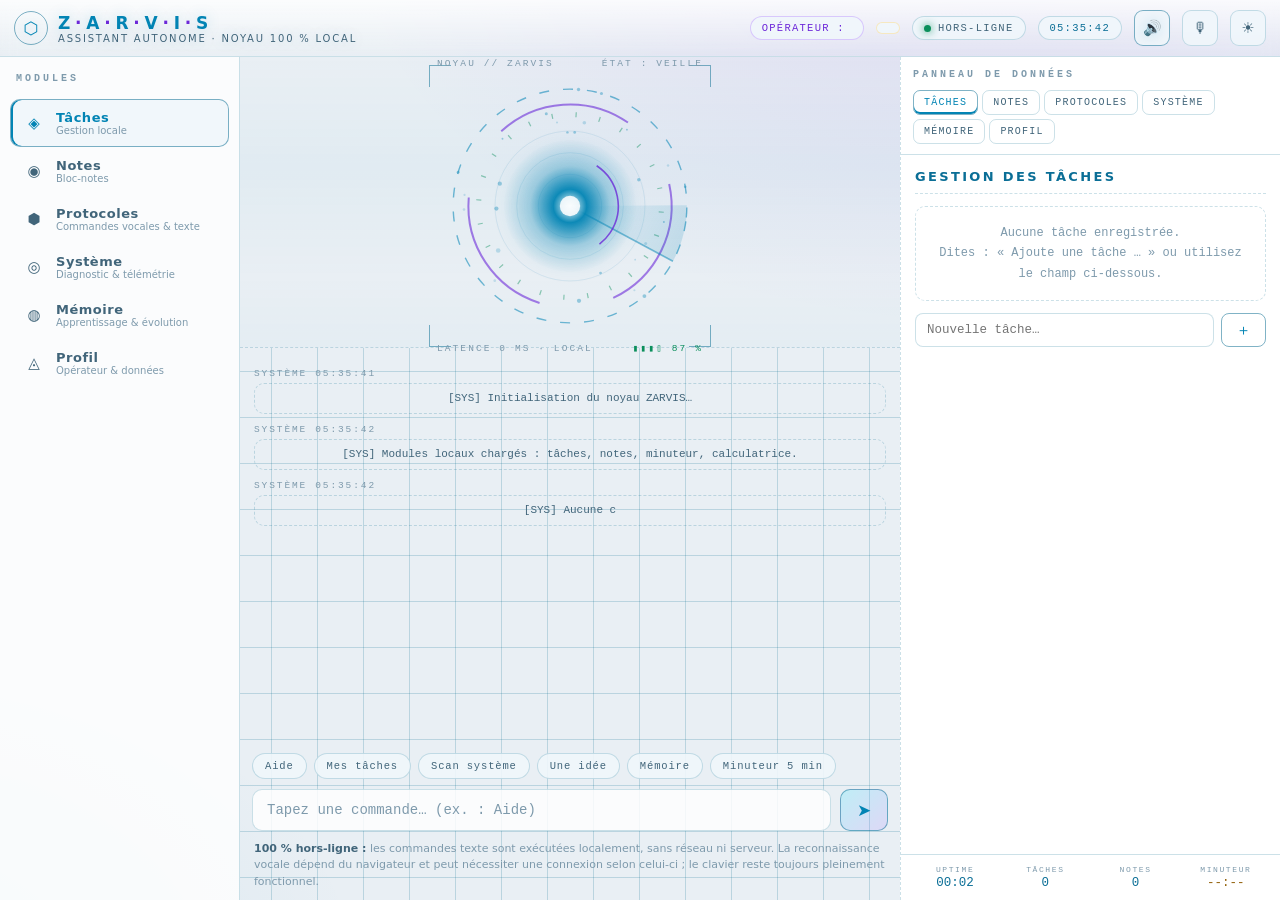
==== commit 60df56f6: "feat: ZARVIS apprend a repondre aux questions (memoire + evolution) Co-authored-by: arena-agent <297" ====
--- a/zarvis.html
+++ b/zarvis.html
@@ -7,7 +7,7 @@
 <meta name="theme-color" content="#03060a">
 <meta name="description" content="ZARVIS — assistant personnel autonome 100 % hors-ligne, inspiré des interfaces de science-fiction. Aucun serveur, aucune clé API, aucune donnée envoyée.">
 <!-- Favicon embarquée en data-URI SVG : aucune ressource réseau -->
-<link rel="icon" href="data:image/svg+xml,%3Csvg xmlns='http://www.w3.org/2000/svg' viewBox='0 0 64 64'%3E%3Ccircle cx='32' cy='32' r='28' fill='%2303060a'/%3E%3Ccircle cx='32' cy='32' r='26' fill='none' stroke='%2300e5ff' stroke-width='2' stroke-dasharray='6 4'/%3E%3Ccircle cx='32' cy='32' r='12' fill='%2300e5ff' opacity='.85'/%3E%3Ccircle cx='32' cy='32' r='6' fill='%23e6fbff'/%3E%3C/svg%3E">
+<link rel="icon" href="data:image/svg+xml,%3Csvg viewBox='0 0 64 64'%3E%3Ccircle cx='32' cy='32' r='28' fill='%2303060a'/%3E%3Ccircle cx='32' cy='32' r='26' fill='none' stroke='%2300e5ff' stroke-width='2' stroke-dasharray='6 4'/%3E%3Ccircle cx='32' cy='32' r='12' fill='%2300e5ff' opacity='.85'/%3E%3Ccircle cx='32' cy='32' r='6' fill='%23e6fbff'/%3E%3C/svg%3E">
 <title>ZARVIS — Assistant personnel autonome</title>
 <style>
 /* ==========================================================================
@@ -726,6 +726,27 @@
           </div>
         </section>
 
+        <section class="view" id="view-memory" role="tabpanel" aria-labelledby="tab-memory" hidden>
+          <h3>Mémoire & évolution</h3>
+          <div class="statgrid" id="memStats"></div>
+          <div id="memList"></div>
+          <form class="inlineform" id="memForm">
+            <label class="vhidden" for="memSubjectInput">Sujet à mémoriser</label>
+            <input id="memSubjectInput" type="text" maxlength="80" placeholder="Sujet…">
+            <label class="vhidden" for="memAnswerInput">Réponse à mémoriser</label>
+            <input id="memAnswerInput" type="text" maxlength="420" placeholder="Réponse…">
+            <button type="submit" aria-label="Mémoriser">✓</button>
+          </form>
+          <div class="profile-actions">
+            <button type="button" id="btnMemExport">⭳ Exporter la mémoire (JSON)</button>
+            <button type="button" id="btnMemClear" class="danger">Oublie tout</button>
+          </div>
+          <p style="font-size:11px;color:var(--faint);margin-top:14px;line-height:1.6">
+            Mémoire locale : base intégrée + apprentissages sauvegardés dans <span class="kbd">zrv_kb</span>.
+            Commande : « Apprends que sujet = réponse ».
+          </p>
+        </section>
+
         <section class="view" id="view-profile" role="tabpanel" aria-labelledby="tab-profile" hidden>
           <h3>Profil opérateur</h3>
           <div class="statgrid">
@@ -766,7 +787,7 @@
 "use strict";
 /* ==============================================================================
    ZARVIS — Noyau logique (JavaScript embarqué)
-   Aucun fetch, aucun XMLHttpRequest, aucune API distante, aucun eval().
+   Aucun appel réseau JavaScript, aucune API distante, aucune évaluation dynamique.
    Toutes les données vivent dans localStorage (et l'historique en sessionStorage).
    ============================================================================== */
 
@@ -784,7 +805,7 @@
     .trim();
 }
 
-/* Calculatrice sécurisée AUCUN eval() :
+/* Calculatrice sécurisée sans évaluation dynamique :
    analyseur à descente récursive (expression → terme → puissance → unaire → primaire).
    Accepte + - * / × ÷ ^ %, parenthèses, décimaux (point ou virgule). */
 function calculate(expr){
@@ -847,6 +868,45 @@
   const p = n => String(n).padStart(2, "0");
   return h > 0 ? `${p(h)}:${p(m)}:${p(s)}` : `${p(m)}:${p(s)}`;
 }
+
+
+/* Normalise une clé de connaissance : minuscules, accents retirés, mots-outils filtrés. */
+function normKey(s){
+  return String(s == null ? "" : s)
+    .toLowerCase()
+    .normalize("NFD").replace(/[\u0300-\u036f]/g, "")
+    .replace(/[’‘ʼ]/g, "'")
+    .replace(/[^a-z0-9'\s-]/g, " ")
+    .replace(/\b(?:le|la|les|un|une|des|du|de|d|l|sur|a|au|aux|est|c|ce|cet|cette|quoi|qui|que|qu|pourquoi|quelle|quel|capitale)\b/g, " ")
+    .replace(/\s+/g, " ")
+    .trim();
+}
+function keyWords(s){ return normKey(s).split(" ").filter(w => w.length > 1); }
+function jaccardWords(a, b){
+  const A = new Set(keyWords(a)), B = new Set(keyWords(b));
+  if (!A.size && !B.size) return 1;
+  let inter = 0; A.forEach(x => { if (B.has(x)) inter++; });
+  return inter / Math.max(1, A.size + B.size - inter);
+}
+function trigrams(s){
+  const k = "  " + normKey(s).replace(/\s+/g, " ") + "  ";
+  const out = new Set();
+  for (let i = 0; i < k.length - 2; i++) out.add(k.slice(i, i + 3));
+  return out;
+}
+function trigramSim(a, b){
+  const A = trigrams(a), B = trigrams(b);
+  if (!A.size && !B.size) return 1;
+  let inter = 0; A.forEach(x => { if (B.has(x)) inter++; });
+  return inter / Math.max(1, A.size + B.size - inter);
+}
+function simScore(a, b){
+  const na = normKey(a), nb = normKey(b);
+  if (!na || !nb) return 0;
+  let score = jaccardWords(na, nb) * 0.60 + trigramSim(na, nb) * 0.40;
+  if (na.includes(nb) || nb.includes(na)) score += 0.18;
+  return Math.min(1, score);
+}
 /*__PURE_END__*/
 
 /* ==============================================================================
@@ -854,7 +914,8 @@
    ============================================================================== */
 const LS = {                      // clés localStorage (préfixe dédié à ZARVIS)
   TASKS: "zrv_tasks", NOTES: "zrv_notes", PROFILE: "zrv_profile",
-  THEME: "zrv_theme", VOICE: "zrv_voice", TIMER: "zrv_timer", HIST: "zrv_history"
+  THEME: "zrv_theme", VOICE: "zrv_voice", TIMER: "zrv_timer", HIST: "zrv_history",
+  KB: "zrv_kb", STATS: "zrv_stats"
 };
 /* Accès défensif : localStorage/sessionStorage peuvent être bloqués (mode privé…). */
 const store = {
@@ -867,12 +928,72 @@
   set(k, v){ try{ sessionStorage.setItem(k, JSON.stringify(v)); }catch(e){} }
 };
 
+
+/* ==============================================================================
+   CONNAISSANCE V2 — base intégrée, mémoire locale et évolution
+   ============================================================================== */
+const BASE_KB = [
+  { subject:"Internet", answer:"Internet est un réseau mondial de réseaux qui permet aux appareils d'échanger des informations grâce à des protocoles communs comme IP. Il sert au web, aux messages, aux appels, au transfert de fichiers et à de nombreux services numériques." },
+  { subject:"Ordinateur", answer:"Un ordinateur est une machine programmable qui reçoit des données, les traite avec un processeur, stocke des informations en mémoire et produit des résultats via des logiciels et des périphériques." },
+  { subject:"Algorithme", answer:"Un algorithme est une suite d'étapes précises pour résoudre un problème. Une recette de cuisine, un itinéraire ou un programme informatique peuvent être vus comme des algorithmes." },
+  { subject:"Intelligence artificielle", answer:"L'intelligence artificielle regroupe des techniques qui permettent à une machine d'effectuer des tâches associées au raisonnement, à la perception, au langage ou à la décision. ZARVIS reste ici local et déterministe." },
+  { subject:"Machine learning", answer:"Le machine learning, ou apprentissage automatique, consiste à ajuster un modèle à partir de données afin qu'il reconnaisse des motifs et fasse des prédictions. ZARVIS v2 apprend seulement des fiches textuelles locales." },
+  { subject:"Cybersécurité", answer:"La cybersécurité protège les systèmes, les données et les utilisateurs contre les accès non autorisés, les logiciels malveillants, l'usurpation et les pertes d'information." },
+  { subject:"Chiffrement", answer:"Le chiffrement transforme une information lisible en données incompréhensibles sans clé. Il protège la confidentialité des messages, des fichiers et des communications." },
+  { subject:"Blockchain", answer:"Une blockchain est un registre distribué où les blocs de transactions sont liés cryptographiquement. Elle vise la traçabilité et la résistance à la falsification, avec des compromis de coût et de performance." },
+  { subject:"Cloud", answer:"Le cloud computing fournit à distance du stockage, du calcul ou des logiciels via des centres de données. ZARVIS, lui, fonctionne sans cloud pour préserver le mode hors-ligne." },
+  { subject:"Base de données", answer:"Une base de données organise des informations pour les retrouver, les modifier et les analyser efficacement. Elle peut être relationnelle, documentaire, clé-valeur ou orientée graphe." },
+  { subject:"HTML", answer:"HTML est le langage de balisage qui structure une page web : titres, paragraphes, liens, formulaires, images et régions accessibles." },
+  { subject:"CSS", answer:"CSS décrit l'apparence d'une page web : couleurs, polices, espacements, animations, disposition responsive et adaptation aux thèmes." },
+  { subject:"JavaScript", answer:"JavaScript est un langage de programmation utilisé dans le navigateur pour rendre les pages interactives : écouter des événements, modifier le DOM et exécuter une logique locale." },
+  { subject:"API", answer:"Une API est une interface qui permet à des logiciels d'échanger des fonctions ou des données selon des règles définies. Dans ZARVIS, aucune API distante n'est nécessaire." },
+  { subject:"Robotique", answer:"La robotique combine mécanique, électronique, capteurs et programmation pour créer des machines capables d'agir dans le monde physique." },
+  { subject:"Énergie solaire", answer:"L'énergie solaire exploite la lumière du Soleil, souvent avec des panneaux photovoltaïques, pour produire de l'électricité renouvelable." },
+  { subject:"Électricité", answer:"L'électricité est liée au mouvement ou à l'accumulation de charges électriques. Elle alimente les appareils et se mesure notamment en tension, courant et puissance." },
+  { subject:"Gravité", answer:"La gravité est l'interaction qui attire les masses entre elles. Elle maintient les planètes en orbite et donne du poids aux objets à la surface de la Terre." },
+  { subject:"Atome", answer:"Un atome est une unité de matière composée d'un noyau, avec protons et neutrons, entouré d'électrons. Les atomes forment les éléments chimiques." },
+  { subject:"ADN", answer:"L'ADN porte l'information génétique des êtres vivants. Sa structure en double hélice code des instructions utilisées par les cellules." },
+  { subject:"Photosynthèse", answer:"La photosynthèse permet aux plantes, algues et certaines bactéries de convertir la lumière, le dioxyde de carbone et l'eau en sucres, en libérant de l'oxygène." },
+  { subject:"Cellule", answer:"La cellule est l'unité de base du vivant. Elle contient des structures qui assurent énergie, protection, reproduction et fabrication de molécules." },
+  { subject:"Système solaire", answer:"Le système solaire comprend le Soleil, huit planètes, leurs lunes, des astéroïdes, des comètes et des objets plus petits liés par la gravité." },
+  { subject:"Trou noir", answer:"Un trou noir est une région de l'espace où la gravité est si intense que rien, pas même la lumière, ne peut s'en échapper au-delà de l'horizon des événements." },
+  { subject:"Climat", answer:"Le climat décrit les conditions moyennes d'une région sur de longues périodes : température, pluies, vents et saisons. Il diffère de la météo, qui concerne le court terme." },
+  { subject:"Volcan", answer:"Un volcan est une ouverture de la croûte terrestre par laquelle remontent magma, gaz et cendres. Ses éruptions construisent des reliefs et transforment les paysages." },
+  { subject:"Séisme", answer:"Un séisme est une vibration du sol causée par une libération d'énergie dans la croûte terrestre, souvent le long de failles tectoniques." },
+  { subject:"Océan", answer:"Les océans couvrent la majeure partie de la Terre. Ils régulent le climat, abritent une biodiversité immense et influencent les cycles de l'eau et du carbone." },
+  { subject:"Afrique", answer:"L'Afrique est le deuxième continent par sa superficie et sa population. Elle rassemble une grande diversité de langues, de climats, d'écosystèmes, d'histoires et d'économies." },
+  { subject:"République du Congo", capital:"Brazzaville", answer:"La République du Congo est un pays d'Afrique centrale. Sa capitale est Brazzaville, située sur le fleuve Congo, face à Kinshasa." },
+  { subject:"Brazzaville", answer:"Brazzaville est la capitale de la République du Congo. Elle se trouve sur la rive nord du fleuve Congo et constitue un centre politique, culturel et économique majeur." },
+  { subject:"France", capital:"Paris", answer:"La France est un pays d'Europe occidentale. Sa capitale est Paris, et sa langue officielle est le français." },
+  { subject:"Japon", capital:"Tokyo", answer:"Le Japon est un archipel d'Asie de l'Est. Sa capitale est Tokyo, l'une des plus grandes métropoles du monde." },
+  { subject:"Brésil", capital:"Brasília", answer:"Le Brésil est le plus grand pays d'Amérique du Sud. Sa capitale est Brasília, et le portugais y est la langue officielle." },
+  { subject:"Sénégal", capital:"Dakar", answer:"Le Sénégal est un pays d'Afrique de l'Ouest. Sa capitale est Dakar, située sur la presqu'île du Cap-Vert." },
+  { subject:"Maroc", capital:"Rabat", answer:"Le Maroc est un pays d'Afrique du Nord. Sa capitale est Rabat, et Casablanca est son plus grand centre économique." },
+  { subject:"Canada", capital:"Ottawa", answer:"Le Canada est un pays d'Amérique du Nord. Sa capitale est Ottawa, et il possède deux langues officielles : l'anglais et le français." },
+  { subject:"Égypte", capital:"Le Caire", answer:"L'Égypte est un pays d'Afrique du Nord-Est. Sa capitale est Le Caire, proche du Nil et des grandes pyramides de Gizeh." }
+];
+const LEVELS = [
+  { min:0, name:"Veille" }, { min:6, name:"Curieux" }, { min:18, name:"Apprenti" },
+  { min:40, name:"Analyste" }, { min:80, name:"Archiviste" }, { min:140, name:"Évolué" }
+];
+function computeLevel(stats){
+  const xp = (stats.cmds || 0) + (stats.asked || 0) * 2 + (stats.taught || 0) * 4;
+  let level = 1, title = LEVELS[0].name;
+  LEVELS.forEach((l, i) => { if (xp >= l.min){ level = i + 1; title = l.name; } });
+  const next = LEVELS[level] ? LEVELS[level].min - xp : 0;
+  return { xp, level, title, next };
+}
+
 const state = {
   tasks:   store.get(LS.TASKS, []),                 // {id, text, done, created}
   notes:   store.get(LS.NOTES, []),                 // {id, text, created}
   profile: store.get(LS.PROFILE, { name: null }),
   voice:   store.get(LS.VOICE, true),               // synthèse vocale activée ?
   timer:   store.get(LS.TIMER, null),               // { ends, label } | null
+  kb:      store.get(LS.KB, []),                    // fiches apprises {subject, answer, created, updated}
+  stats:   store.get(LS.STATS, { cmds:0, taught:0, asked:0, level:1 }),
+  teachPending: null,
+  forgetAllPending: false,
   history: sess.get(LS.HIST, []),                   // historique de la session
   bootAt:  Date.now(),
   lastCmds: [],                                     // rappel clavier (flèche haut)
@@ -1073,6 +1194,7 @@
   { id: "notes",     lbl: "Notes",      ico: "◉", sub: "Bloc-notes" },
   { id: "protocols", lbl: "Protocoles", ico: "⬢", sub: "Commandes vocales & texte" },
   { id: "system",    lbl: "Système",    ico: "◎", sub: "Diagnostic & télémétrie" },
+  { id: "memory",    lbl: "Mémoire",    ico: "◍", sub: "Apprentissage & évolution" },
   { id: "profile",   lbl: "Profil",     ico: "◬", sub: "Opérateur & données" }
 ];
 let activeModule = "tasks";
@@ -1319,10 +1441,11 @@
    STATISTIQUES & COMPTEURS
    ============================================================================== */
 function refreshBadges(){
-  const bt = $("badge-tasks"), bn = $("badge-notes");
+  const bt = $("badge-tasks"), bn = $("badge-notes"), bm = $("badge-memory");
   const p = pendingTasks();
   bt.hidden = !p; bt.textContent = p;
   bn.hidden = !state.notes.length; bn.textContent = state.notes.length;
+  if (bm){ bm.hidden = !state.kb.length; bm.textContent = state.kb.length; }
   document.querySelectorAll('.bottombar button[data-mod="tasks"] .ico')
     .forEach(i => i.textContent = p ? "◈" : "◇");
 }
@@ -1346,6 +1469,7 @@
   // Profil (vue)
   $("profName").textContent = state.profile.name || "—";
   $("profVoice").textContent = ttsOK ? (state.voice ? "Activée" : "Coupée") : "Indisponible";
+  renderMemory();
   renderStats();
 }
 function renderStats(){
@@ -1357,6 +1481,8 @@
     ["Uptime", fmtClock(Date.now() - state.bootAt)],
     ["Tâches en cours", pendingTasks()],
     ["Notes", state.notes.length],
+    ["Mémoire ZARVIS", state.kb.length + " apprise(s) · " + BASE_KB.length + " base"],
+    ["Niveau", computeLevel(state.stats).level + " · " + computeLevel(state.stats).title],
     ["Stockage local", storageBytes() < 1024 ? storageBytes() + " o"
                                              : (storageBytes() / 1024).toFixed(1) + " Ko"],
     ["Mémoire JS", mem],
@@ -1418,7 +1544,7 @@
     "◆ SCAN SYSTÈME EN COURS…",
     ["Noyau local", "OK", true],
     ["Stockage local (" + storageBytes() + " o)", "OK", true],
-    ["Modules : tâches · notes · minuteur · calculatrice", "OK", true],
+    ["Modules : tâches · notes · mémoire · minuteur · calculatrice", "OK", true],
     ["Synthèse vocale", ttsOK ? "OK" : "NON DISPONIBLE", ttsOK],
     ["Reconnaissance vocale", SRClass ? "OK (navigateur)" : "NON PRISE EN CHARGE", !!SRClass],
     ["Batterie", batteryLevel != null ? Math.round(batteryLevel * 100) + " %" : "N/D", true],
@@ -1448,6 +1574,152 @@
   });
 }
 
+
+/* ==============================================================================
+   MÉMOIRE V2 — apprentissage, recherche locale et export
+   ============================================================================== */
+function allKb(){
+  const learned = state.kb.map(x => ({ ...x, source:"memoire" }));
+  const base = BASE_KB.map(x => ({ ...x, source:"base" }));
+  return learned.concat(base);
+}
+function saveKb(){ store.set(LS.KB, state.kb); renderMemory(); refreshBadges(); }
+function saveStats(){
+  const lvl = computeLevel(state.stats);
+  state.stats.level = lvl.level;
+  store.set(LS.STATS, state.stats);
+  renderMemory();
+}
+function bumpStat(key, by){
+  const before = computeLevel(state.stats).level;
+  state.stats[key] = (state.stats[key] || 0) + (by || 1);
+  const afterInfo = computeLevel(state.stats);
+  state.stats.level = afterInfo.level;
+  store.set(LS.STATS, state.stats);
+  if (afterInfo.level > before){
+    addMessage("sys", "Évolution ZARVIS : niveau " + afterInfo.level + " — " + afterInfo.title + ".", { store:false });
+  }
+  renderMemory();
+}
+function kbSearch(query, entries){
+  let best = null;
+  (entries || allKb()).forEach(e => {
+    const s1 = simScore(query, e.subject);
+    const s2 = e.tags ? Math.max(...String(e.tags).split(/[,;]+/).map(t => simScore(query, t))) : 0;
+    const score = Math.max(s1, s2 || 0);
+    if (!best || score > best.score) best = { entry:e, score };
+  });
+  return best;
+}
+function parseKnowledgeQuestion(lc){
+  let m;
+  if ((m = /^quelle\s+est\s+la\s+capitale\s+d[eu']\s+(.+)$/i.exec(lc)) ||
+      (m = /^capitale\s+d[eu']\s+(.+)$/i.exec(lc))) return { subject:m[1], type:"capital" };
+  if ((m = /^que\s+sais[-\s]tu\s+sur\s+(.+)$/i.exec(lc)) ||
+      (m = /^c['’]?est\s+quoi\s+(.+)$/i.exec(lc)) ||
+      (m = /^qu['’]?est[-\s]ce\s+que\s+(.+)$/i.exec(lc)) ||
+      (m = /^qui\s+est\s+(.+)$/i.exec(lc)) ||
+      (m = /^pourquoi\s+(.+)$/i.exec(lc))) return { subject:m[1], type:"about" };
+  return null;
+}
+function answerKnowledge(q){
+  const subject = light(q.subject).replace(/^['’\s]+|['’\s]+$/g, "");
+  if (!subject) return false;
+  const found = kbSearch(subject);
+  bumpStat("asked", 1);
+  if (found && found.score >= 0.55){
+    const e = found.entry;
+    const txt = q.type === "capital" && e.capital
+      ? "La capitale de " + e.subject + " est " + e.capital + "."
+      : e.answer;
+    addRichMessage("zarvis", c => {
+      c.append(el("p", null, txt));
+      c.append(el("p", null, "Source : " + (e.source === "memoire" ? "mémoire apprise" : "base intégrée") + " · similarité " + Math.round(found.score * 100) + " %."));
+    }, { summary: txt, speakText: txt });
+    return true;
+  }
+  state.teachPending = subject;
+  store.set(LS.STATS, state.stats);
+  addRichMessage("zarvis", c => {
+    c.append(el("p", null, "Je ne connais pas encore « " + subject + " »."));
+    c.append(el("p", null, "Enseignez-moi avec votre prochain message, ou tapez « annule ». Exemple : « " + subject + " est … »"));
+  }, { summary:"Sujet inconnu : " + subject, speakText:"Je ne connais pas encore ce sujet. Enseignez-moi avec votre prochain message." });
+  return true;
+}
+function upsertKnowledge(subject, answer, mode){
+  subject = light(subject); answer = light(answer);
+  if (!subject || !answer) return say("Format incomplet. Exemple : « Apprends que sujet = réponse ».");
+  const exact = state.kb.find(x => normKey(x.subject) === normKey(subject));
+  const fuzzy = exact ? null : kbSearch(subject, state.kb.map(x => ({...x, source:"memoire"})));
+  const target = exact || (fuzzy && fuzzy.score >= 0.55 ? state.kb.find(x => x.id === fuzzy.entry.id) : null);
+  if (target){
+    target.subject = target.subject || subject;
+    target.answer = answer;
+    target.updated = Date.now();
+    saveKb();
+    return say("Mémoire corrigée sans doublon : « " + target.subject + " ».", { speakText:"Mémoire corrigée." });
+  }
+  state.kb.push({ id: Date.now() + "-" + Math.random().toString(36).slice(2, 7), subject, answer, created:Date.now(), updated:Date.now() });
+  bumpStat("taught", 1);
+  saveKb();
+  return say("J'ai appris : « " + subject + " ». Mémoire sauvegardée localement.", { speakText:"Nouvelle connaissance apprise." });
+}
+function parseLearn(lc){
+  let m = /^(?:apprends|retiens|corrige)(?:\s+que)?\s+(.+)$/i.exec(lc);
+  if (!m) return null;
+  const rest = m[1];
+  const parts = rest.split(/\s*(?:=|→|:|\bc['’]?est\b)\s*/i);
+  if (parts.length < 2) return null;
+  return { subject:parts.shift(), answer:parts.join(" = ") };
+}
+function forgetKnowledge(subject){
+  const found = kbSearch(subject, state.kb.map(x => ({...x, source:"memoire"})));
+  if (!found || found.score < 0.55) return say("Je ne trouve pas « " + subject + " » dans la mémoire apprise. La base intégrée ne peut pas être supprimée.");
+  const idx = state.kb.findIndex(x => x.id === found.entry.id);
+  const old = state.kb[idx];
+  state.kb.splice(idx, 1); saveKb();
+  return say("J'ai oublié « " + old.subject + " » de la mémoire locale.", { speakText:"Connaissance oubliée." });
+}
+function renderMemory(){
+  if (!$("memStats")) return;
+  const info = computeLevel(state.stats);
+  const stats = $("memStats"); stats.textContent = "";
+  [["Niveau", info.level + " · " + info.title], ["XP", info.xp + (info.next ? " · prochain +" + info.next : " · max")], ["Questions", state.stats.asked || 0], ["Apprises", state.kb.length], ["Base", BASE_KB.length + " fiches"], ["Commandes", state.stats.cmds || 0]].forEach(([k,v]) => {
+    const d = el("div", "stat"); d.append(el("div", "k", k), el("div", "v", String(v))); stats.append(d);
+  });
+  const list = $("memList"); list.textContent = "";
+  if (!state.kb.length){
+    list.append(el("p", "empty", "Aucune fiche apprise. La base intégrée reste disponible."));
+  } else {
+    state.kb.forEach((x, idx) => {
+      const row = el("div", "item");
+      const tx = el("span", "txt", x.subject + " — " + x.answer);
+      tx.append(el("small", null, "n°" + (idx + 1) + " · modifié " + new Date(x.updated || x.created).toLocaleString("fr-FR", { dateStyle:"short", timeStyle:"short" })));
+      const edit = el("button", "minibtn", "✎"); edit.type = "button"; edit.setAttribute("aria-label", "Modifier " + x.subject);
+      edit.addEventListener("click", () => {
+        const ns = prompt("Sujet", x.subject); if (ns == null) return;
+        const na = prompt("Réponse", x.answer); if (na == null) return;
+        x.subject = light(ns) || x.subject; x.answer = light(na) || x.answer; x.updated = Date.now(); saveKb(); addMessage("sys", "Fiche mémoire modifiée.", { store:false });
+      });
+      const del = el("button", "minibtn del", "✕"); del.type = "button"; del.setAttribute("aria-label", "Supprimer " + x.subject);
+      del.addEventListener("click", () => { state.kb.splice(idx, 1); saveKb(); addMessage("sys", "Fiche mémoire supprimée.", { store:false }); });
+      row.append(tx, edit, del); list.append(row);
+    });
+  }
+}
+function exportMemory(){
+  try{
+    const blob = new Blob([JSON.stringify({ app:"ZARVIS", type:"memoire", exporteLe:new Date().toISOString(), stats:state.stats, base:BASE_KB.length, memoire:state.kb }, null, 2)], { type:"application/json" });
+    const a = document.createElement("a"); a.href = URL.createObjectURL(blob); a.download = "zarvis-memoire.json"; document.body.append(a); a.click(); a.remove(); setTimeout(() => URL.revokeObjectURL(a.href), 4000);
+    addMessage("sys", "Mémoire exportée localement en JSON.", { store:false });
+  }catch(e){ addMessage("sys", "Export mémoire impossible dans ce contexte.", { store:false }); }
+}
+function forgetAllMemory(confirmed){
+  if (!confirmed){ state.forgetAllPending = true; return say("Confirmation requise : tapez « Oublie tout vraiment » pour effacer la mémoire apprise."); }
+  state.kb = []; state.forgetAllPending = false; saveKb();
+  return say("Mémoire apprise effacée. La base intégrée reste intacte.", { speakText:"Mémoire effacée." });
+}
+
 /* ==============================================================================
    IDÉES — générateur local d'idées (aucune IA distante)
    ============================================================================== */
@@ -1479,9 +1751,14 @@
   ["Tâches", ["Ajoute une tâche préparer le dossier", "Mes tâches", "Termine la tâche 1"]],
   ["Notes", ["Note : appeler maman", "Mes notes"]],
   ["Outils", ["Calcule 12 × 4", "Minuteur 5 minutes", "Annule le minuteur", "Donne-moi une idée"]],
+  ["Connaissance", ["Que sais-tu sur Internet ?", "C'est quoi HTML ?", "Quelle est la capitale du Congo ?", "Apprends que sujet = réponse"]],
+  ["Mémoire", ["Ouvre la mémoire", "Oublie sujet", "Oublie tout"]],
   ["Système", ["Scanne le système", "Mode sombre", "Mode clair", "Silence", "Active la voix"]],
-  ["Modules", ["Ouvre les tâches", "Ouvre les notes", "Ouvre les protocoles"]]
+  ["Modules", ["Ouvre les tâches", "Ouvre les notes", "Ouvre les protocoles", "Ouvre la mémoire"]]
 ];
+
+const ALL_CMDS = PROTOCOLS.reduce((acc, g) => acc.concat(g[1]), [])
+  .concat(BASE_KB.slice(0, 18).map(x => "Que sais-tu sur " + x.subject + " ?"));
 function renderProtocols(){
   const box = $("protoList"); box.textContent = "";
   PROTOCOLS.forEach(([group, cmds]) => {
@@ -1512,6 +1789,8 @@
       "Temps — « Quelle heure est-il ? » · « Quelle est la date ? »",
       "Tâches — « Ajoute une tâche … » · « Mes tâches » · « Termine la tâche 1 »",
       "Notes — « Note : … » · « Mes notes »",
+      "Connaissance — « Que sais-tu sur Internet ? » · « Apprends que sujet = réponse »",
+      "Mémoire — « Ouvre la mémoire » · édition, suppression et export JSON",
       "Outils — « Calcule 12 × 4 » · « Minuteur 5 minutes » · « Annule le minuteur »",
       "Modules — « Ouvre les tâches / notes / protocoles »",
       "Système — « Scanne le système » · « Mode sombre » · « Mode clair »",
@@ -1558,8 +1837,19 @@
   state.lastCmds.push(lc);
   if (state.lastCmds.length > 30) state.lastCmds.shift();
   cmdIndex = state.lastCmds.length;
+  bumpStat("cmds", 1);
 
   let m;
+  if (state.forgetAllPending){
+    if (/^oublie\s+tout\s+vraiment$/i.test(lc)) return forgetAllMemory(true);
+    state.forgetAllPending = false;
+  }
+  if (state.teachPending){
+    const subj = state.teachPending;
+    state.teachPending = null;
+    if (/^(annule|annuler|stop|ignore)$/i.test(lc)) return say("Mode enseigne-moi annulé.");
+    return upsertKnowledge(subj, lc, "teach");
+  }
   /* --- Aide --- */
   if (/^aide$/i.test(lc)) return cmdAide();
   /* --- Salutations --- */
@@ -1594,6 +1884,14 @@
       { weekday: "long", year: "numeric", month: "long", day: "numeric" });
     return say("Nous sommes le " + d + ".");
   }
+  /* --- Apprentissage & connaissance V2 --- */
+  const learned = parseLearn(lc);
+  if (learned) return upsertKnowledge(learned.subject, learned.answer, "learn");
+  if (/^oublie\s+tout$/i.test(lc)) return forgetAllMemory(false);
+  if ((m = /^oublie\s+(.{1,100})$/i.exec(lc))) return forgetKnowledge(m[1]);
+  const kq = parseKnowledgeQuestion(lc);
+  if (kq) return answerKnowledge(kq);
+
   /* --- Scan système --- */
   if (/^scann?e?\s+(le\s+)?syst[eè]me$/i.test(lc) || /^diagnostic(\s+(syst[eè]me|complet))?$/i.test(lc))
     return runScan();
@@ -1634,12 +1932,13 @@
   if (/^mes\s+notes$/i.test(lc) || /^(liste|affiche|montre)\s+(mes\s+)?notes$/i.test(lc))
     return listNotes();
   /* --- Ouverture des modules --- */
-  if ((m = /^ouvre?\s+(?:l[ae]s?\s+)?(t[aâ]ches|notes|protocoles?|syst[eè]me|profil|panneau)$/i.exec(lc))){
+  if ((m = /^ouvre?\s+(?:l[ae]s?\s+)?(t[aâ]ches|notes|protocoles?|syst[eè]me|profil|m[eé]moire|panneau)$/i.exec(lc))){
     const key = m[1].toLowerCase();
     const map = { "tâche": "tasks", "tache": "tasks", "tâches": "tasks", "taches": "tasks",
                   "note": "notes", "notes": "notes",
                   "protocole": "protocols", "protocoles": "protocols",
                   "système": "system", "systeme": "system", "panneau": "system",
+                  "mémoire": "memory", "memoire": "memory",
                   "profil": "profile" };
     const id = map[key] || "system";
     selectModule(id, true);
@@ -1664,11 +1963,20 @@
   }
   /* --- Politesse --- */
   if (/^merci/i.test(lc)) return say("Avec plaisir" + (state.profile.name ? ", " + state.profile.name : "") + ".");
-  /* --- Commande inconnue --- */
+  /* --- Commande inconnue : suggestion locale --- */
+  const sug = ALL_CMDS.map(cmd => ({ cmd, score: simScore(lc, cmd) })).sort((a, b) => b.score - a.score)[0];
   return addRichMessage("zarvis", c => {
     c.append(el("span", null, "Je n'ai pas de protocole pour « "));
     c.append(el("b", null, lc));
-    c.append(el("span", null, " ». Tapez « Aide » pour la liste complète des commandes."));
+    c.append(el("span", null, " »."));
+    if (sug && sug.score >= 0.42){
+      c.append(el("p", null, "Vouliez-vous dire … ?"));
+      const b = el("button", "scanbtn", sug.cmd); b.type = "button";
+      b.addEventListener("click", () => processCommand(sug.cmd));
+      c.append(b);
+    } else {
+      c.append(el("p", null, "Tapez « Aide » pour la liste complète des commandes."));
+    }
   }, { summary: "Commande non reconnue : " + lc, speakText: "Commande non reconnue. Tapez aide." });
 }
 
@@ -1732,6 +2040,13 @@
   const v = light($("profInput").value);
   if (v){ processCommand("Je m'appelle " + v); $("profInput").value = ""; }
 });
+$("memForm").addEventListener("submit", e => {
+  e.preventDefault();
+  const s = light($("memSubjectInput").value), a = light($("memAnswerInput").value);
+  if (s && a){ upsertKnowledge(s, a, "form"); $("memSubjectInput").value = ""; $("memAnswerInput").value = ""; }
+});
+$("btnMemExport").addEventListener("click", exportMemory);
+$("btnMemClear").addEventListener("click", () => forgetAllMemory(false));
 
 /* Export JSON (Blob local, aucun réseau) et réinitialisation */
 $("btnExport").addEventListener("click", () => {
@@ -1740,7 +2055,7 @@
       app: "ZARVIS", exporteLe: new Date().toISOString(),
       profil: state.profile,
       preferences: { theme: document.documentElement.dataset.theme, voix: state.voice },
-      taches: state.tasks, notes: state.notes
+      taches: state.tasks, notes: state.notes, memoire: state.kb, evolution: state.stats
     };
     const blob = new Blob([JSON.stringify(data, null, 2)], { type: "application/json" });
     const a = document.createElement("a");
@@ -1760,7 +2075,7 @@
 
 /* Commandes rapides sous la console */
 [["Aide", "Aide"], ["Mes tâches", "Mes tâches"], ["Scan système", "Scanne le système"],
- ["Une idée", "Donne-moi une idée"], ["Minuteur 5 min", "Minuteur 5 minutes"]]
+ ["Une idée", "Donne-moi une idée"], ["Mémoire", "Ouvre la mémoire"], ["Minuteur 5 min", "Minuteur 5 minutes"]]
 .forEach(([lbl, cmd]) => {
   const b = el("button", null, lbl); b.type = "button";
   b.addEventListener("click", () => processCommand(cmd));
